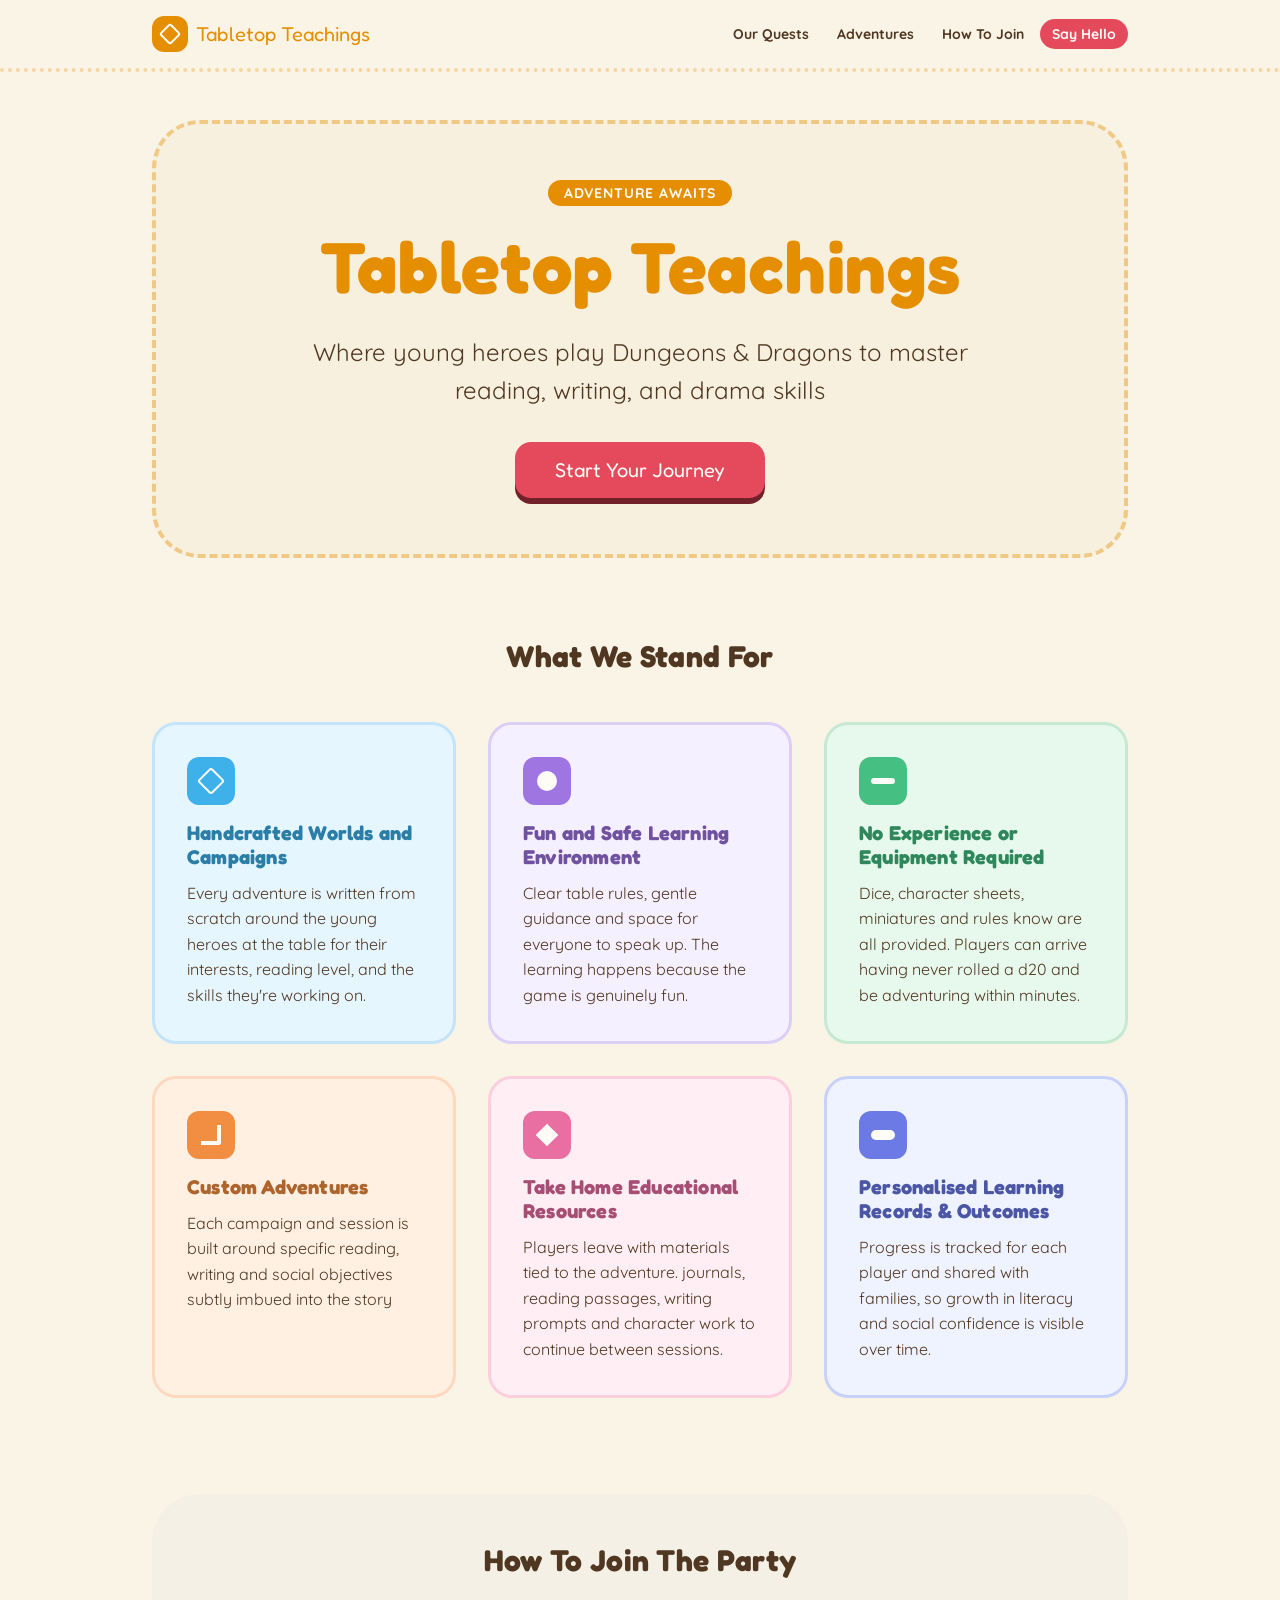
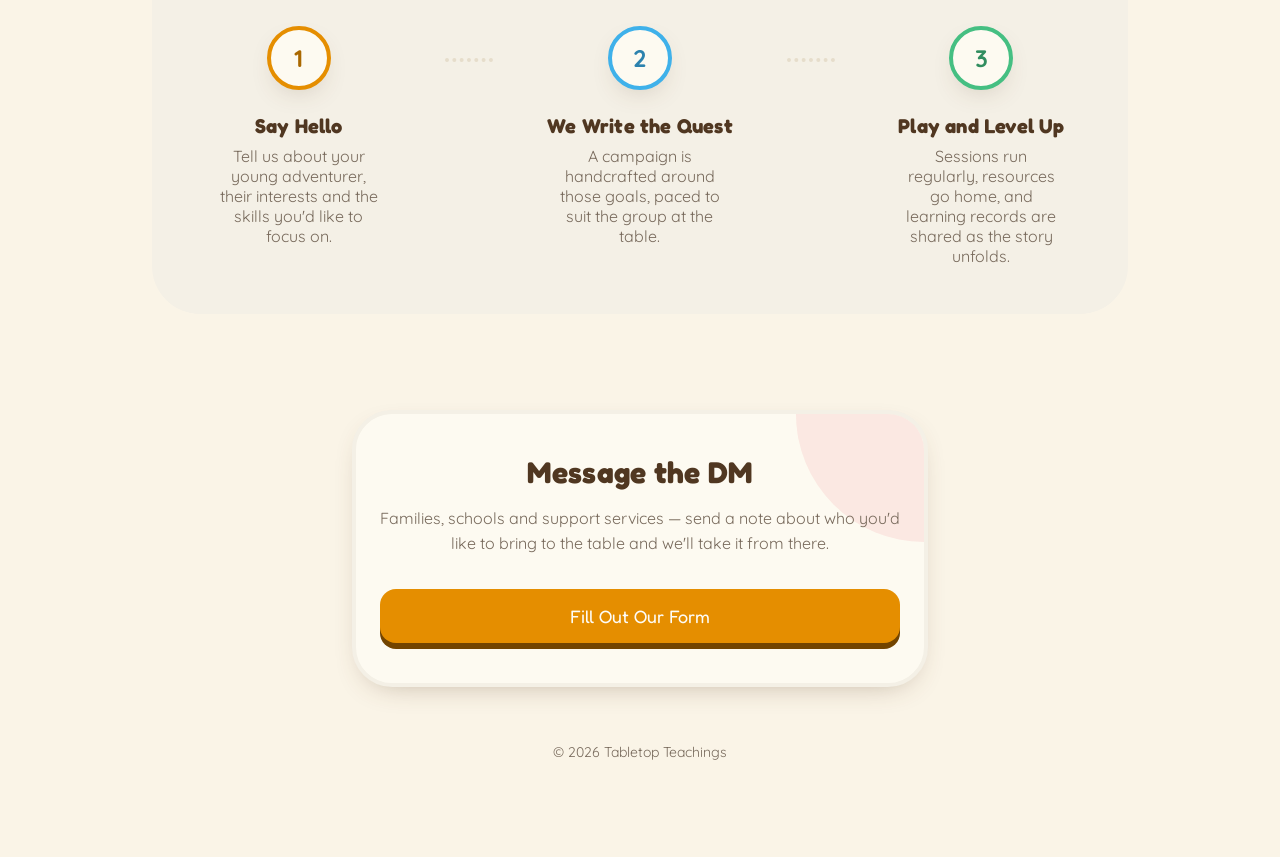
==== index.html @ 7202ab19 "Add files via upload" ====
<!doctype html>
<html lang="en">
<head>
  <meta charset="utf-8" />
  <meta name="viewport" content="width=device-width, initial-scale=1" />
  <title>Tabletop Teachings | D&amp;D Adventures That Teach Kids Reading &amp; Writing</title>
  <meta name="author" content="Tabletop Teachings" />
  <meta name="description" content="Tabletop Teachings runs handcrafted Dungeons & Dragons sessions for kids that build reading, writing and social skills. No experience or equipment needed." />
  <meta property="og:type" content="website" />
  <meta property="og:title" content="Tabletop Teachings | D&D Adventures That Teach" />
  <meta property="og:description" content="Handcrafted campaigns for young adventurers, with structured learning goals, take-home resources and personalised learning records." />
  <meta name="twitter:card" content="summary_large_image" />
  <link rel="icon" href="/favicon.ico" type="image/x-icon" />
  <link rel="preconnect" href="https://fonts.googleapis.com" />
  <link rel="preconnect" href="https://fonts.gstatic.com" crossorigin />
  <link rel="stylesheet" href="https://fonts.googleapis.com/css2?family=Fredoka:wght@400;500;600;700&family=Quicksand:wght@400;500;600;700&display=swap" />
  <link rel="stylesheet" href="/css/style.css" />
</head>
<body>
  <div class="min-h-screen">
    <nav class="site-nav">
      <div class="container" style="padding-block: 1rem;">
        <a href="/#top" class="brand">
          <span class="brand-mark" aria-hidden="true"><span></span></span>
          <span class="brand-name">Tabletop Teachings</span>
        </a>
        <div class="nav-links">
          <a href="/#tenets">Our Quests</a>
          <a href="/adventures/">Adventures</a>
          <a href="/#join">How To Join</a>
          <a href="/#contact" class="nav-cta">Say Hello</a>
        </div>
      </div>
    </nav>

    <div class="container">
      <header id="top" class="hero">
        <span class="eyebrow">Adventure Awaits</span>
        <h1>Tabletop Teachings</h1>
        <p>Where young heroes play Dungeons &amp; Dragons to master reading, writing, and drama skills</p>
        <a href="#contact" class="btn btn-accent">Start Your Journey</a>
      </header>

      <main>
        <section id="tenets" class="section">
          <h2 class="section-title">What We Stand For</h2>
          <div class="tenets-grid">
            <article class="tenet-card tone-quest-1">
              <div class="tenet-icon" style="background-color: var(--quest-1);"><span class="shape-diamond" aria-hidden="true"></span></div>
              <h3 style="color: color-mix(in oklab, var(--quest-1) 78%, black);">Handcrafted Worlds and Campaigns</h3>
              <p>Every adventure is written from scratch around the young heroes at the table for their interests, reading level, and the skills they're working on.</p>
            </article>
            <article class="tenet-card tone-quest-2">
              <div class="tenet-icon" style="background-color: var(--quest-2);"><span class="shape-circle" aria-hidden="true"></span></div>
              <h3 style="color: color-mix(in oklab, var(--quest-2) 78%, black);">Fun and Safe Learning Environment</h3>
              <p>Clear table rules, gentle guidance and space for everyone to speak up. The learning happens because the game is genuinely fun.</p>
            </article>
            <article class="tenet-card tone-quest-3">
              <div class="tenet-icon" style="background-color: var(--quest-3);"><span class="shape-bar" aria-hidden="true"></span></div>
              <h3 style="color: color-mix(in oklab, var(--quest-3) 78%, black);">No Experience or Equipment Required</h3>
              <p>Dice, character sheets, miniatures and rules know are all provided. Players can arrive having never rolled a d20 and be adventuring within minutes.</p>
            </article>
            <article class="tenet-card tone-quest-4">
              <div class="tenet-icon" style="background-color: var(--quest-4);"><span class="shape-corner" aria-hidden="true"></span></div>
              <h3 style="color: color-mix(in oklab, var(--quest-4) 78%, black);">Custom Adventures</h3>
              <p>Each campaign and session is built around specific reading, writing and social objectives subtly imbued into the story</p>
            </article>
            <article class="tenet-card tone-quest-5">
              <div class="tenet-icon" style="background-color: var(--quest-5);"><span class="shape-spark" aria-hidden="true"></span></div>
              <h3 style="color: color-mix(in oklab, var(--quest-5) 78%, black);">Take Home Educational Resources</h3>
              <p>Players leave with materials tied to the adventure. journals, reading passages, writing prompts and character work to continue between sessions.</p>
            </article>
            <article class="tenet-card tone-quest-6">
              <div class="tenet-icon" style="background-color: var(--quest-6);"><span class="shape-pill" aria-hidden="true"></span></div>
              <h3 style="color: color-mix(in oklab, var(--quest-6) 78%, black);">Personalised Learning Records &amp; Outcomes</h3>
              <p>Progress is tracked for each player and shared with families, so growth in literacy and social confidence is visible over time.</p>
            </article>
          </div>
        </section>

        <section id="join" class="section join-section">
          <h2 class="section-title">How To Join The Party</h2>
          <ol class="steps">
            <li class="step-item">
              <div class="step">
                <span class="step-badge" style="border-color: var(--primary); color: color-mix(in oklab, var(--primary) 80%, black);">1</span>
                <h3>Say Hello</h3>
                <p>Tell us about your young adventurer, their interests and the skills you'd like to focus on.</p>
              </div>
            </li>
            <li class="step-item">
              <span class="step-connector" aria-hidden="true"></span>
              <div class="step">
                <span class="step-badge" style="border-color: var(--quest-1); color: color-mix(in oklab, var(--quest-1) 80%, black);">2</span>
                <h3>We Write the Quest</h3>
                <p>A campaign is handcrafted around those goals, paced to suit the group at the table.</p>
              </div>
            </li>
            <li class="step-item">
              <span class="step-connector" aria-hidden="true"></span>
              <div class="step">
                <span class="step-badge" style="border-color: var(--quest-3); color: color-mix(in oklab, var(--quest-3) 80%, black);">3</span>
                <h3>Play and Level Up</h3>
                <p>Sessions run regularly, resources go home, and learning records are shared as the story unfolds.</p>
              </div>
            </li>
          </ol>
        </section>

        <section id="contact" class="section" style="scroll-margin-top: 6rem; margin-bottom: 0;">
          <div class="contact-card">
            <h2>Message the DM</h2>
            <p>Families, schools and support services — send a note about who you'd like to bring to the table and we'll take it from there.</p>
            <a href="https://forms.gle/FaDSAM434s5T8QVz7" target="_blank" rel="noopener noreferrer" class="btn btn-primary">Fill Out Our Form</a>
          </div>
        </section>
      </main>

      <footer class="site-footer">
        © <span id="year"></span> Tabletop Teachings
      </footer>
    </div>
  </div>

  <script>document.getElementById("year").textContent = new Date().getFullYear();</script>
</body>
</html>
---- css/style.css ----
/* ==========================================================================
   Tabletop Teachings — stylesheet
   Plain CSS, no build step. Organised in sections:
   1. Design tokens (colours, fonts)
   2. Reset / base
   3. Layout helpers
   4. Components (nav, buttons, cards, hero, steps, footer)
   5. Adventures page (campaign switcher, tabs, timeline, objectives)
   6. Responsive tweaks
   ========================================================================== */

/* ---- 1. Design tokens ---------------------------------------------------- */
:root {
  --radius-sm: 0.75rem;
  --radius-md: 1rem;
  --radius-lg: 1.5rem;
  --radius-xl: 2.5rem;
  --radius-2xl: 3rem;

  --background: oklch(0.968 0.018 85);
  --foreground: oklch(0.245 0.032 60);
  --card: oklch(0.985 0.012 88);
  --primary: oklch(0.72 0.16 68);
  --primary-foreground: oklch(0.99 0.006 90);
  --secondary: oklch(0.955 0.024 88);
  --secondary-foreground: oklch(0.36 0.05 62);
  --muted: oklch(0.955 0.014 90);
  --muted-foreground: oklch(0.53 0.028 70);
  --accent: oklch(0.63 0.19 18);
  --accent-foreground: oklch(0.99 0.006 90);
  --border: oklch(0.9 0.026 84);

  /* Quest tones: bold icon colour + soft card wash for each */
  --quest-1: oklch(0.72 0.13 235);
  --quest-1-soft: oklch(0.965 0.022 235);
  --quest-2: oklch(0.65 0.16 300);
  --quest-2-soft: oklch(0.965 0.022 300);
  --quest-3: oklch(0.72 0.14 158);
  --quest-3-soft: oklch(0.965 0.024 158);
  --quest-4: oklch(0.74 0.15 55);
  --quest-4-soft: oklch(0.965 0.026 62);
  --quest-5: oklch(0.7 0.16 355);
  --quest-5-soft: oklch(0.965 0.02 355);
  --quest-6: oklch(0.62 0.16 275);
  --quest-6-soft: oklch(0.965 0.022 275);

  --font-display: "Fredoka", system-ui, sans-serif;
  --font-body: "Quicksand", system-ui, sans-serif;
  --shadow-parchment: 0 10px 30px -16px color-mix(in oklab, oklch(0.4 0.06 60) 45%, transparent);
}

/* ---- 2. Reset / base ------------------------------------------------------ */
*, *::before, *::after { box-sizing: border-box; }
html { scroll-behavior: smooth; }
@media (prefers-reduced-motion: reduce) {
  html { scroll-behavior: auto; }
}
body {
  margin: 0;
  background-color: var(--background);
  color: var(--foreground);
  font-family: var(--font-body);
  -webkit-font-smoothing: antialiased;
}
h1, h2, h3 {
  font-family: var(--font-display);
  letter-spacing: 0.01em;
  margin: 0;
}
p { margin: 0; }
a { color: inherit; text-decoration: none; }
button { font: inherit; color: inherit; background: none; border: 0; cursor: pointer; }
img { max-width: 100%; display: block; }

/* ---- 3. Layout helpers ---------------------------------------------------- */
.container {
  width: 100%;
  max-width: 64rem; /* 1024px */
  margin-inline: auto;
  padding: 3rem 1.5rem;
}
.site-nav .container { padding-block: 0; }
.min-h-screen { min-height: 100vh; }
.eyebrow {
  display: inline-block;
  margin-bottom: 1.25rem;
  border-radius: 9999px;
  background: var(--primary);
  color: var(--primary-foreground);
  padding: 0.25rem 1rem;
  font-size: 0.875rem;
  font-weight: 700;
  text-transform: uppercase;
  letter-spacing: 0.06em;
}

/* ---- 4. Nav ---------------------------------------------------------------- */
.site-nav {
  position: sticky;
  top: 0;
  z-index: 50;
  border-bottom: 4px dotted color-mix(in oklab, var(--primary) 30%, transparent);
  background: color-mix(in oklab, var(--background) 90%, transparent);
  backdrop-filter: blur(6px);
}
.site-nav .container {
  display: flex;
  align-items: center;
  justify-content: space-between;
  flex-wrap: wrap;
  gap: 0.75rem;
  padding-block: 1rem;
}
.brand {
  display: flex;
  align-items: center;
  gap: 0.5rem;
}
.brand-mark {
  display: flex;
  align-items: center;
  justify-content: center;
  width: 2.25rem;
  height: 2.25rem;
  border-radius: 0.75rem;
  background: var(--primary);
}
.brand-mark span {
  width: 1rem;
  height: 1rem;
  transform: rotate(45deg);
  border-radius: 3px;
  border: 2px solid var(--primary-foreground);
}
.brand-name {
  font-family: var(--font-display);
  font-size: 1.25rem;
  color: var(--primary);
}
.nav-links {
  display: flex;
  align-items: center;
  gap: 0.25rem;
  font-size: 0.875rem;
  font-weight: 700;
  color: var(--secondary-foreground);
}
.nav-links a {
  border-radius: 9999px;
  padding: 0.375rem 0.75rem;
  transition: background-color 0.15s ease;
}
.nav-links a:hover,
.nav-links a[aria-current="page"] {
  background: var(--muted);
}
.nav-cta {
  border-radius: 9999px;
  background: var(--accent);
  color: var(--accent-foreground) !important;
  padding: 0.375rem 1rem;
  transition: transform 0.1s ease;
}
.nav-cta:active { transform: translateY(2px); }

/* ---- Buttons --------------------------------------------------------------- */
.btn {
  display: inline-block;
  cursor: pointer;
  border-radius: 1rem;
  padding: 1rem 2.5rem;
  font-family: var(--font-display);
  font-size: 1.25rem;
  transition: all 0.1s ease;
}
.btn-accent {
  background: var(--accent);
  color: var(--accent-foreground);
  box-shadow: 0 6px 0 0 color-mix(in oklab, var(--accent) 60%, black);
}
.btn-accent:active {
  transform: translateY(4px);
  box-shadow: none;
}
.btn-primary {
  display: block;
  width: 100%;
  background: var(--primary);
  color: var(--primary-foreground);
  font-size: 1.125rem;
  box-shadow: 0 6px 0 0 color-mix(in oklab, var(--primary) 60%, black);
}
.btn-primary:active {
  transform: translateY(4px);
  box-shadow: none;
}

/* ---- Hero -------------------------------------------------------------- */
.hero {
  margin-bottom: 5rem;
  border-radius: var(--radius-2xl);
  border: 4px dashed color-mix(in oklab, var(--primary) 40%, transparent);
  background: var(--secondary);
  padding: 2.5rem 1.5rem;
  text-align: center;
}
.hero h1 {
  margin-bottom: 1.5rem;
  font-size: 3rem;
  line-height: 1.15;
  color: var(--primary);
}
.hero p {
  margin-inline: auto;
  margin-bottom: 2rem;
  max-width: 42rem;
  font-size: 1.25rem;
  line-height: 1.6;
  color: var(--secondary-foreground);
}

/* ---- Section headings ---------------------------------------------------- */
.section { margin-bottom: 6rem; scroll-margin-top: 6rem; }
.section-title {
  margin-bottom: 3rem;
  text-align: center;
  font-size: 1.875rem;
  color: var(--secondary-foreground);
}

/* ---- Tenets / quest cards -------------------------------------------------- */
.tenets-grid {
  display: grid;
  grid-template-columns: 1fr;
  gap: 2rem;
}
.tenet-card {
  border-radius: var(--radius-lg);
  border: 3px solid;
  padding: 2rem;
  transition: transform 0.15s ease;
}
.tenet-card:nth-child(odd):hover { transform: rotate(1deg); }
.tenet-card:nth-child(even):hover { transform: rotate(-1deg); }
.tenet-icon {
  display: flex;
  align-items: center;
  justify-content: center;
  width: 3rem;
  height: 3rem;
  margin-bottom: 1rem;
  border-radius: 0.75rem;
}
.tenet-card h3 {
  margin-bottom: 0.75rem;
  font-size: 1.25rem;
}
.tenet-card p {
  line-height: 1.6;
  color: var(--secondary-foreground);
}

/* shape marks used inside tenet icons */
.shape-diamond { width: 1.25rem; height: 1.25rem; transform: rotate(45deg); border-radius: 3px; border: 2px solid var(--primary-foreground); }
.shape-circle  { width: 1.25rem; height: 1.25rem; border-radius: 9999px; background: var(--primary-foreground); }
.shape-bar     { width: 1.5rem; height: 0.375rem; border-radius: 9999px; background: var(--primary-foreground); }
.shape-corner  { width: 1.25rem; height: 1.25rem; border-bottom: 4px solid var(--primary-foreground); border-right: 4px solid var(--primary-foreground); border-radius: 0 0 3px 0; }
.shape-spark   { width: 1rem; height: 1rem; transform: rotate(45deg); background: var(--primary-foreground); }
.shape-pill    { width: 1.5rem; height: 0.625rem; border-radius: 9999px; background: var(--primary-foreground); }

/* Soft tone card background — used on tenet cards, campaign switcher
   cards, and character cards. Solid tone fills, tinted headings and
   skill tags are set inline per-element since they vary by context. */
.tone-quest-1 { background: var(--quest-1-soft); border-color: color-mix(in oklab, var(--quest-1) 35%, white); }
.tone-quest-2 { background: var(--quest-2-soft); border-color: color-mix(in oklab, var(--quest-2) 35%, white); }
.tone-quest-3 { background: var(--quest-3-soft); border-color: color-mix(in oklab, var(--quest-3) 35%, white); }
.tone-quest-4 { background: var(--quest-4-soft); border-color: color-mix(in oklab, var(--quest-4) 35%, white); }
.tone-quest-5 { background: var(--quest-5-soft); border-color: color-mix(in oklab, var(--quest-5) 35%, white); }
.tone-quest-6 { background: var(--quest-6-soft); border-color: color-mix(in oklab, var(--quest-6) 35%, white); }

/* ---- How to join / steps -------------------------------------------------- */
.join-section {
  border-radius: var(--radius-2xl);
  background: var(--muted);
  padding: 2.5rem 1.5rem;
}
.steps {
  list-style: none;
  margin: 0;
  padding: 0;
  display: flex;
  flex-direction: column;
  align-items: center;
  gap: 3rem;
}
.step-item { display: contents; }
.step { flex: 1; text-align: center; max-width: 18rem; }
.step-badge {
  display: flex;
  align-items: center;
  justify-content: center;
  width: 4rem;
  height: 4rem;
  margin: 0 auto 1.5rem;
  border-radius: 9999px;
  border: 4px solid;
  background: var(--card);
  font-size: 1.5rem;
  font-weight: 700;
  box-shadow: var(--shadow-parchment);
}
.step h3 { margin-bottom: 0.5rem; font-size: 1.25rem; color: var(--secondary-foreground); }
.step p { padding-inline: 1rem; color: var(--muted-foreground); }
.step-connector {
  display: none;
  width: 3rem;
  height: 1px;
  border-top: 4px dotted var(--border);
}

/* ---- Contact card -------------------------------------------------------- */
.contact-card {
  position: relative;
  overflow: hidden;
  max-width: 36rem;
  margin-inline: auto;
  border-radius: var(--radius-xl);
  border: 4px solid var(--muted);
  background: var(--card);
  padding: 2.5rem 1.5rem;
  text-align: center;
  box-shadow: var(--shadow-parchment);
}
.contact-card::before {
  content: "";
  position: absolute;
  top: 0;
  right: 0;
  width: 8rem;
  height: 8rem;
  border-radius: 0 0 0 9999px;
  background: color-mix(in oklab, var(--accent) 10%, transparent);
}
.contact-card h2 {
  position: relative;
  margin-bottom: 1rem;
  font-size: 1.875rem;
  color: var(--secondary-foreground);
}
.contact-card p {
  position: relative;
  margin-bottom: 2rem;
  line-height: 1.6;
  color: var(--muted-foreground);
}

/* ---- Footer -------------------------------------------------------------- */
.site-footer {
  padding-top: 3.5rem;
  padding-bottom: 3rem;
  text-align: center;
  font-size: 0.875rem;
  color: var(--muted-foreground);
}

/* ==========================================================================
   5. Adventures page
   ========================================================================== */
.quest-board-header {
  margin-bottom: 2.5rem;
  border-radius: var(--radius-2xl);
  border: 4px dashed color-mix(in oklab, var(--primary) 40%, transparent);
  background: var(--secondary);
  padding: 2.5rem 1.5rem;
  text-align: center;
}
.quest-board-header h1 {
  margin-bottom: 1rem;
  font-size: 2.25rem;
  color: var(--primary);
}
.quest-board-header p {
  margin-inline: auto;
  max-width: 42rem;
  font-size: 1.125rem;
  line-height: 1.6;
  color: var(--secondary-foreground);
}

.campaign-switcher {
  display: grid;
  grid-template-columns: 1fr;
  gap: 1.25rem;
  margin-bottom: 2.5rem;
}
.campaign-card {
  border-radius: var(--radius-lg);
  border: 3px solid;
  padding: 1.5rem;
  text-align: left;
  transition: transform 0.15s ease;
  width: 100%;
}
.campaign-card:hover { transform: translateY(-4px); }
.campaign-card.is-active { transform: translateY(-4px); }
.campaign-tag {
  display: inline-block;
  margin-bottom: 0.75rem;
  border-radius: 9999px;
  padding: 0.25rem 0.75rem;
  font-size: 0.75rem;
  font-weight: 700;
  text-transform: uppercase;
  letter-spacing: 0.04em;
  color: var(--primary-foreground);
}
.campaign-card h2 { margin-bottom: 0.25rem; font-size: 1.25rem; }
.campaign-card p { font-size: 0.875rem; color: var(--secondary-foreground); }

.campaign-panel {
  border-radius: var(--radius-xl);
  border: 4px solid;
  background: var(--card);
  padding: 2rem 1.5rem;
  box-shadow: var(--shadow-parchment);
}
.campaign-eyebrow {
  margin-bottom: 0.5rem;
  font-size: 0.875rem;
  font-weight: 700;
  text-transform: uppercase;
  letter-spacing: 0.04em;
  color: var(--muted-foreground);
}
.campaign-panel h2 { margin-bottom: 0.75rem; font-size: 1.875rem; }
.campaign-blurb {
  margin-bottom: 2rem;
  max-width: 48rem;
  line-height: 1.6;
  color: var(--secondary-foreground);
}

.tab-list {
  display: flex;
  flex-wrap: wrap;
  gap: 0.5rem;
  margin-bottom: 2rem;
}
.tab-btn {
  border-radius: 9999px;
  padding: 0.5rem 1rem;
  font-size: 0.875rem;
  font-weight: 700;
  background: var(--muted);
  color: var(--secondary-foreground);
  transition: background-color 0.15s ease;
}
.tab-btn:hover { background: var(--secondary); }
.tab-btn.is-active { color: var(--primary-foreground); }

.tab-panel { display: none; }
.tab-panel.is-active { display: block; }

/* World log timeline */
.timeline {
  list-style: none;
  margin: 0;
  padding: 0;
  padding-left: 1.5rem;
  border-left: 4px dotted var(--border);
  display: flex;
  flex-direction: column;
  gap: 1.5rem;
}
.timeline li { position: relative; }
.timeline li::before {
  content: "";
  position: absolute;
  left: -1.85rem;
  top: 0.25rem;
  width: 1rem;
  height: 1rem;
  border-radius: 9999px;
  border: 4px solid var(--card);
  background: var(--border);
}
.timeline li.is-latest::before { background: var(--current-tone, var(--primary)); }
.timeline-session {
  margin-bottom: 0.125rem;
  font-size: 0.75rem;
  font-weight: 700;
  text-transform: uppercase;
  letter-spacing: 0.04em;
  color: var(--muted-foreground);
}
.timeline li h3 { font-size: 1.125rem; color: var(--secondary-foreground); }
.timeline li p { line-height: 1.6; color: var(--muted-foreground); }

/* Characters grid */
.characters-grid {
  display: grid;
  grid-template-columns: 1fr;
  gap: 1.25rem;
}
.character-card {
  border-radius: var(--radius-md);
  border: 3px solid;
  padding: 1.25rem;
}
.character-card h3 { font-size: 1.125rem; color: var(--secondary-foreground); }
.character-role {
  margin-bottom: 0.5rem;
  font-size: 0.875rem;
  font-weight: 700;
  color: var(--muted-foreground);
}
.character-note {
  font-size: 0.875rem;
  line-height: 1.6;
  color: var(--secondary-foreground);
}

/* Learning objectives */
.progress-header {
  display: flex;
  align-items: baseline;
  justify-content: space-between;
  margin-bottom: 0.5rem;
}
.progress-header p { font-family: var(--font-display); font-size: 1.125rem; color: var(--secondary-foreground); }
.progress-pct { font-size: 0.875rem; font-weight: 700; color: var(--muted-foreground); }
.progress-track {
  overflow: hidden;
  width: 100%;
  height: 1rem;
  margin-bottom: 1.5rem;
  border-radius: 9999px;
  background: var(--muted);
}
.progress-fill {
  height: 100%;
  border-radius: 9999px;
  background: var(--current-tone, var(--primary));
  transition: width 0.3s ease;
}
.objectives-list {
  list-style: none;
  margin: 0 0 1.5rem;
  padding: 0;
  display: flex;
  flex-direction: column;
  gap: 0.75rem;
}
.objective {
  display: flex;
  align-items: center;
  gap: 0.75rem;
  border-radius: var(--radius-md);
  border: 2px dashed var(--border);
  padding: 1rem;
}
.objective.is-done {
  border-color: transparent;
  background: var(--muted);
}
.objective-check {
  display: flex;
  align-items: center;
  justify-content: center;
  flex-shrink: 0;
  width: 1.75rem;
  height: 1.75rem;
  border-radius: 0.5rem;
  border: 2px solid;
  font-size: 0.875rem;
  font-weight: 700;
  color: var(--primary-foreground);
}
.objective-label { flex: 1; color: var(--secondary-foreground); }
.skill-tag {
  border-radius: 9999px;
  padding: 0.25rem 0.75rem;
  font-size: 0.75rem;
  font-weight: 700;
  color: var(--primary-foreground);
}
.objectives-note { font-size: 0.875rem; color: var(--muted-foreground); }

/* ==========================================================================
   6. Responsive
   ========================================================================== */
@media (min-width: 768px) {
  .hero { padding: 3.5rem; }
  .hero h1 { font-size: 4.5rem; }
  .hero p { font-size: 1.5rem; }
  .tenets-grid { grid-template-columns: repeat(2, 1fr); }
  .steps { flex-direction: row; align-items: flex-start; justify-content: space-around; }
  .step-connector { display: block; margin-top: 2rem; }
  .campaign-switcher { grid-template-columns: repeat(3, 1fr); }
  .characters-grid { grid-template-columns: repeat(2, 1fr); }
  .join-section, .campaign-panel, .quest-board-header { padding: 3rem; }
}
@media (min-width: 1024px) {
  .tenets-grid { grid-template-columns: repeat(3, 1fr); }
}
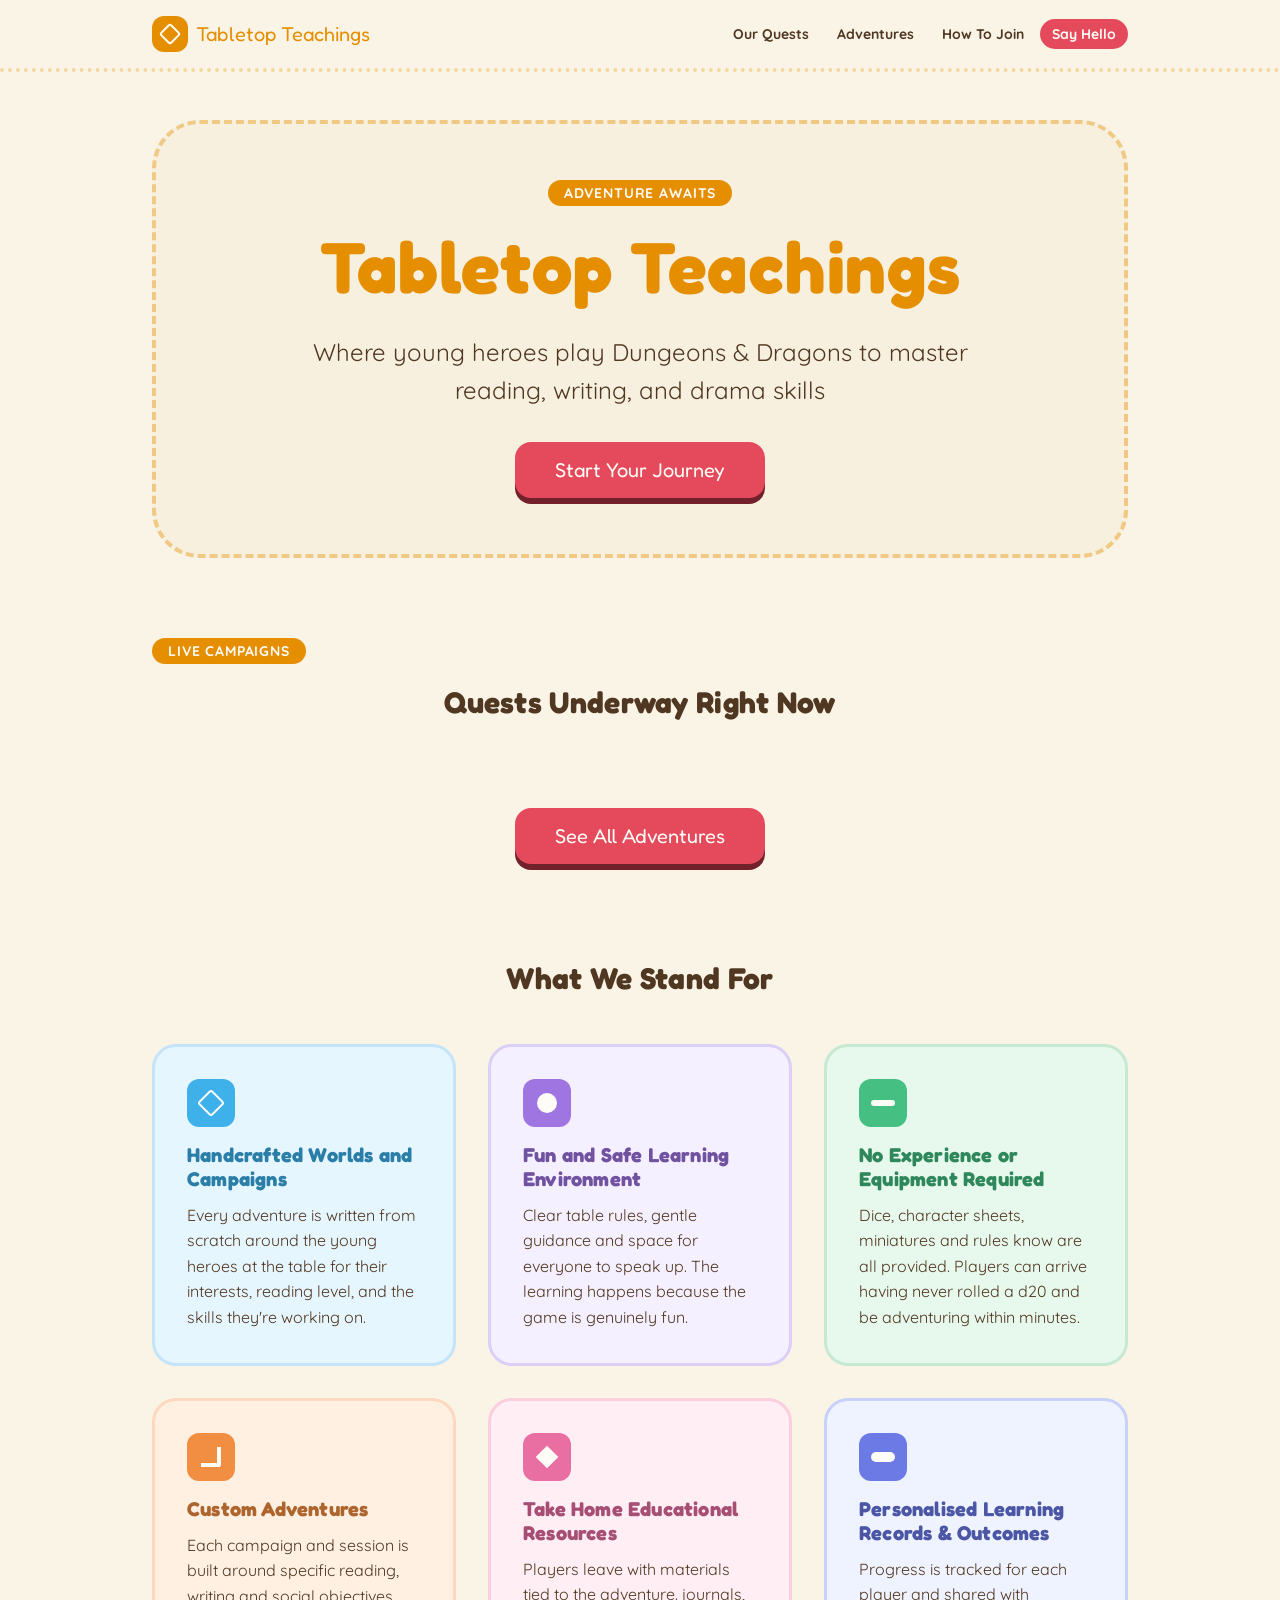
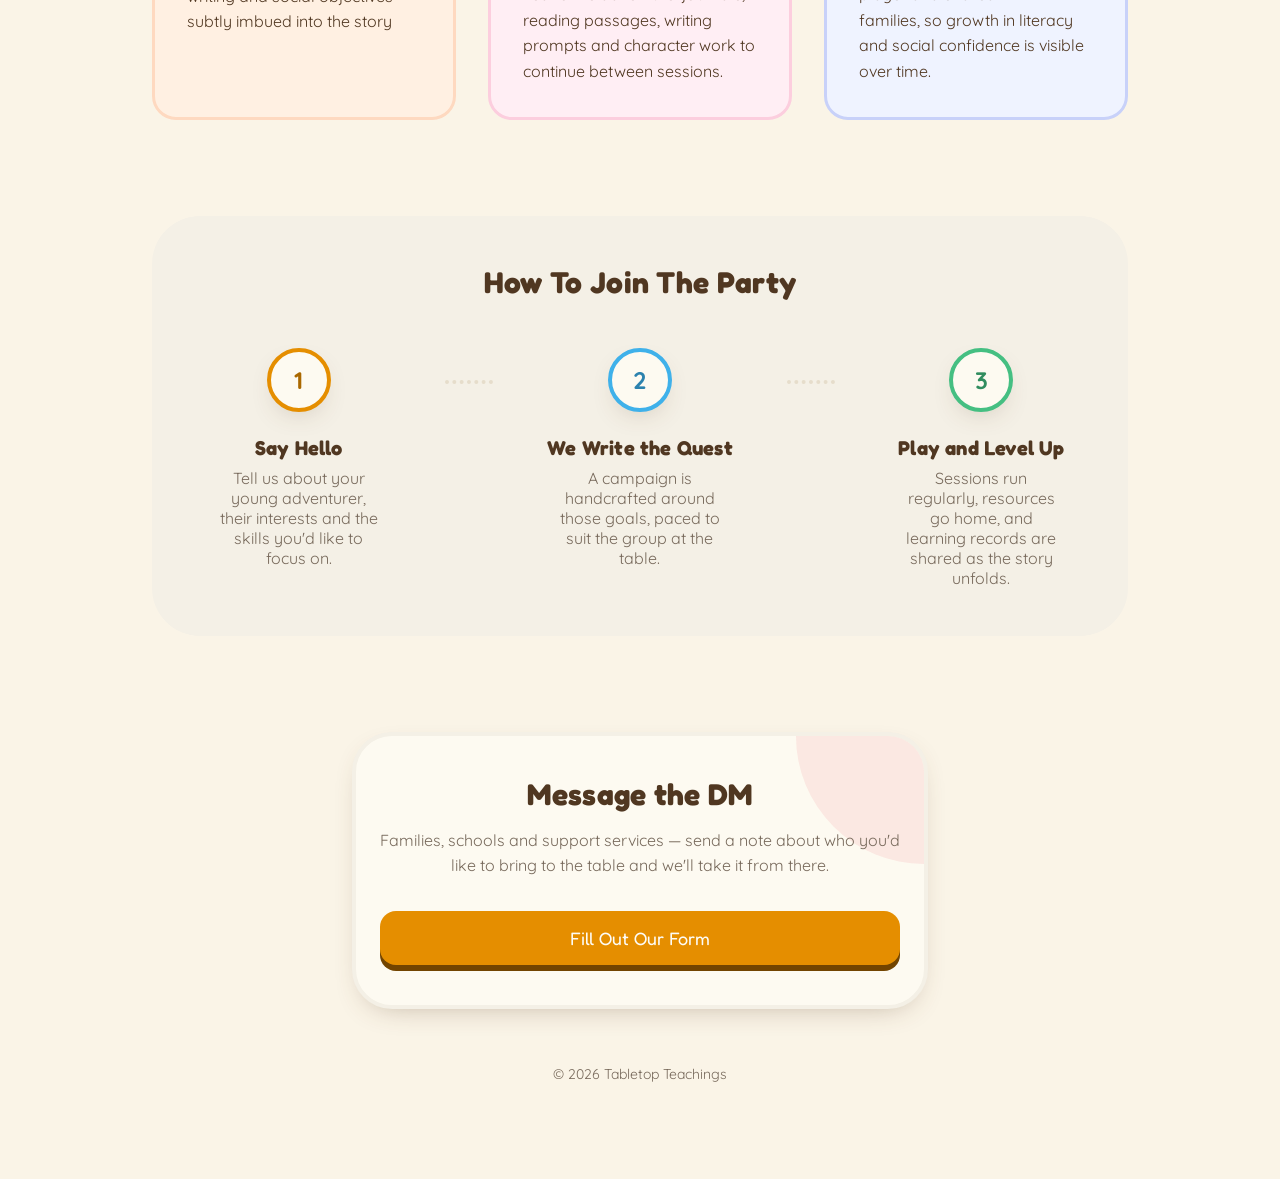
==== commit 10e7b30b: "Add files via upload" ====
--- a/index.html
+++ b/index.html
@@ -10,25 +10,25 @@
   <meta property="og:title" content="Tabletop Teachings | D&D Adventures That Teach" />
   <meta property="og:description" content="Handcrafted campaigns for young adventurers, with structured learning goals, take-home resources and personalised learning records." />
   <meta name="twitter:card" content="summary_large_image" />
-  <link rel="icon" href="/favicon.ico" type="image/x-icon" />
+  <link rel="icon" href="favicon.ico" type="image/x-icon" />
   <link rel="preconnect" href="https://fonts.googleapis.com" />
   <link rel="preconnect" href="https://fonts.gstatic.com" crossorigin />
   <link rel="stylesheet" href="https://fonts.googleapis.com/css2?family=Fredoka:wght@400;500;600;700&family=Quicksand:wght@400;500;600;700&display=swap" />
-  <link rel="stylesheet" href="/css/style.css" />
+  <link rel="stylesheet" href="css/style.css" />
 </head>
 <body>
   <div class="min-h-screen">
     <nav class="site-nav">
       <div class="container" style="padding-block: 1rem;">
-        <a href="/#top" class="brand">
+        <a href="#top" class="brand">
           <span class="brand-mark" aria-hidden="true"><span></span></span>
           <span class="brand-name">Tabletop Teachings</span>
         </a>
         <div class="nav-links">
-          <a href="/#tenets">Our Quests</a>
-          <a href="/adventures/">Adventures</a>
-          <a href="/#join">How To Join</a>
-          <a href="/#contact" class="nav-cta">Say Hello</a>
+          <a href="#tenets">Our Quests</a>
+          <a href="adventures/">Adventures</a>
+          <a href="#join">How To Join</a>
+          <a href="#contact" class="nav-cta">Say Hello</a>
         </div>
       </div>
     </nav>
@@ -42,6 +42,15 @@
       </header>
 
       <main>
+        <section id="quests" class="section">
+          <span class="eyebrow">Live Campaigns</span>
+          <h2 class="section-title">Quests Underway Right Now</h2>
+          <div class="campaign-switcher" id="home-quests-grid"></div>
+          <div style="text-align: center; margin-top: 2.5rem;">
+            <a href="adventures/" class="btn btn-accent">See All Adventures</a>
+          </div>
+        </section>
+
         <section id="tenets" class="section">
           <h2 class="section-title">What We Stand For</h2>
           <div class="tenets-grid">
@@ -123,5 +132,7 @@
   </div>
 
   <script>document.getElementById("year").textContent = new Date().getFullYear();</script>
+  <script src="js/adventures-data.js"></script>
+  <script src="js/home-quests.js"></script>
 </body>
 </html>
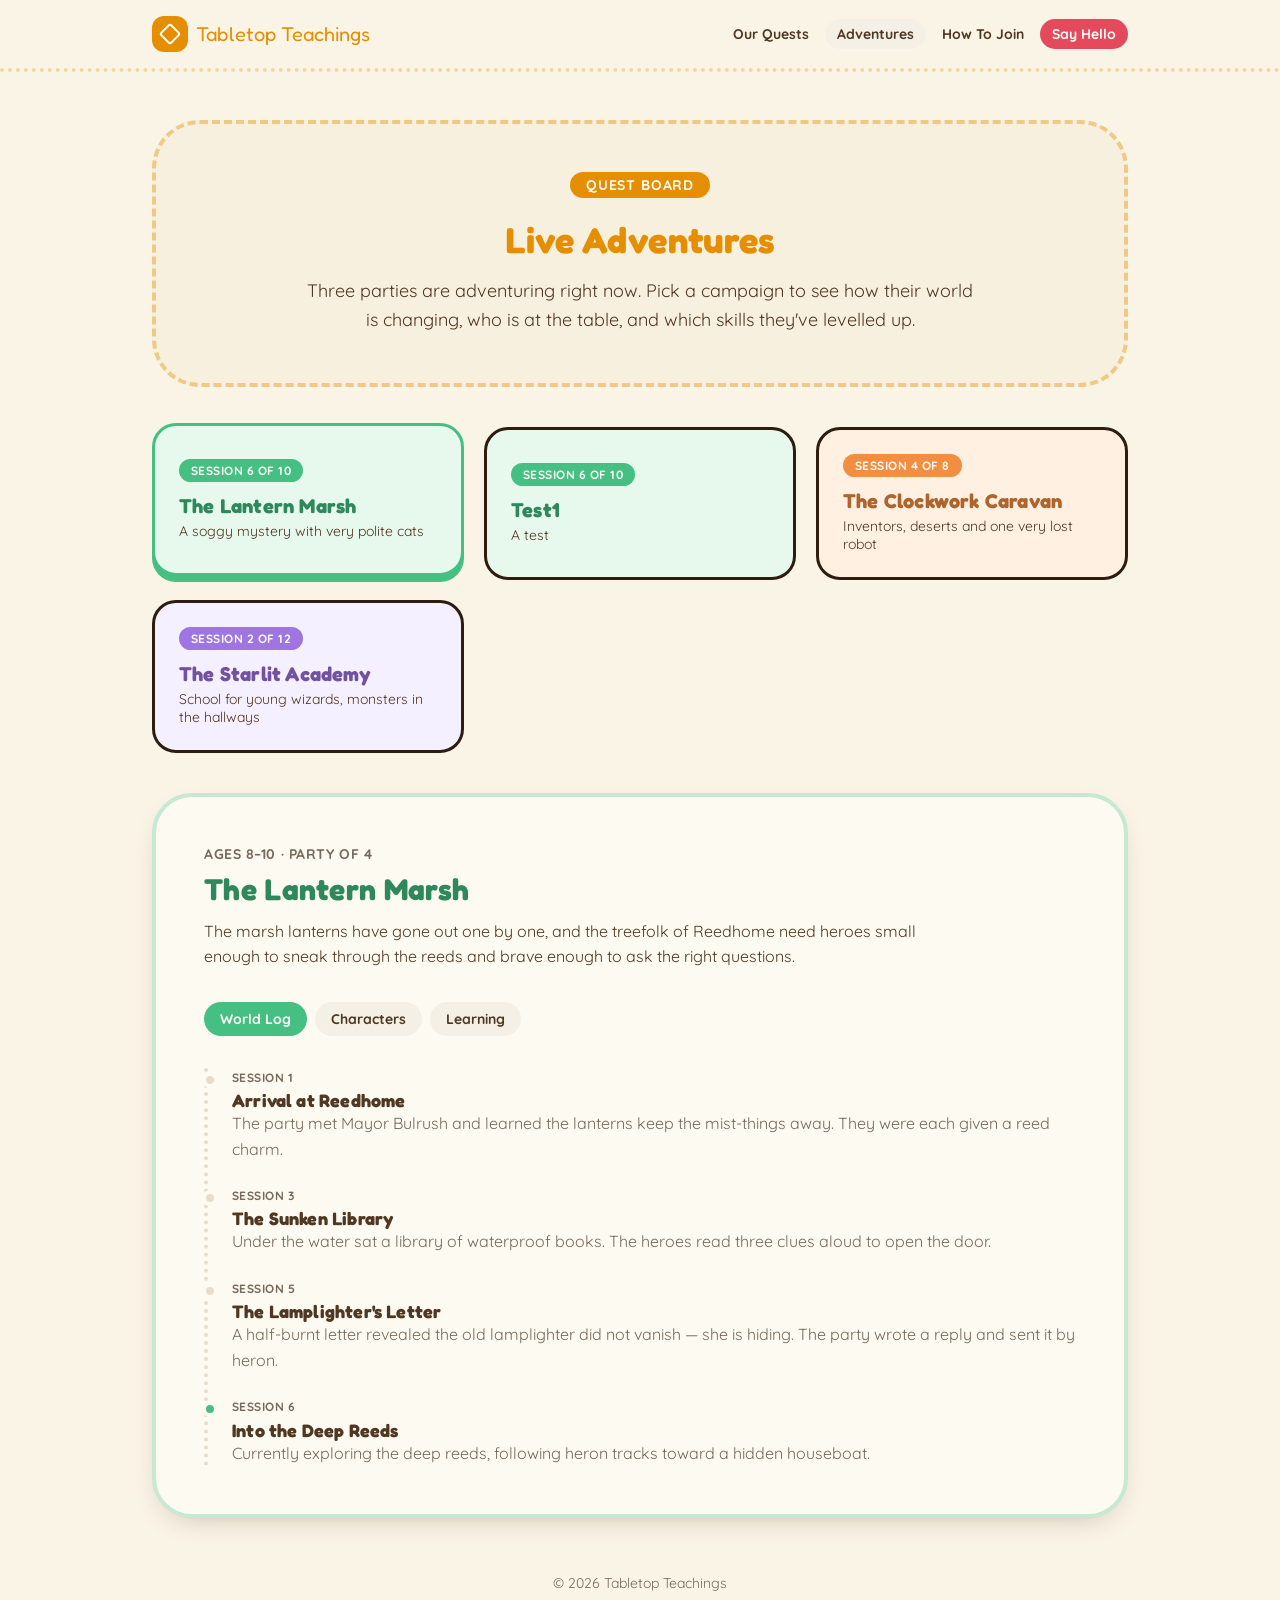
==== commit e8831df9: "Add files via upload" ====
--- a/index.html
+++ b/index.html
@@ -3,126 +3,48 @@
 <head>
   <meta charset="utf-8" />
   <meta name="viewport" content="width=device-width, initial-scale=1" />
-  <title>Tabletop Teachings | D&amp;D Adventures That Teach Kids Reading &amp; Writing</title>
+  <title>Live Adventures | Tabletop Teachings</title>
   <meta name="author" content="Tabletop Teachings" />
-  <meta name="description" content="Tabletop Teachings runs handcrafted Dungeons & Dragons sessions for kids that build reading, writing and social skills. No experience or equipment needed." />
+  <meta name="description" content="Follow the three D&D campaigns Tabletop Teachings is running right now — the worlds, the characters and the reading, writing and social goals each party has completed." />
   <meta property="og:type" content="website" />
-  <meta property="og:title" content="Tabletop Teachings | D&D Adventures That Teach" />
-  <meta property="og:description" content="Handcrafted campaigns for young adventurers, with structured learning goals, take-home resources and personalised learning records." />
+  <meta property="og:title" content="Live Adventures | Tabletop Teachings" />
+  <meta property="og:description" content="An interactive log of our current campaigns: world events, player characters and learning objectives completed." />
   <meta name="twitter:card" content="summary_large_image" />
-  <link rel="icon" href="favicon.ico" type="image/x-icon" />
+  <link rel="icon" href="../favicon.ico" type="image/x-icon" />
   <link rel="preconnect" href="https://fonts.googleapis.com" />
   <link rel="preconnect" href="https://fonts.gstatic.com" crossorigin />
   <link rel="stylesheet" href="https://fonts.googleapis.com/css2?family=Fredoka:wght@400;500;600;700&family=Quicksand:wght@400;500;600;700&display=swap" />
-  <link rel="stylesheet" href="css/style.css" />
+  <link rel="stylesheet" href="../css/style.css" />
 </head>
 <body>
   <div class="min-h-screen">
     <nav class="site-nav">
       <div class="container" style="padding-block: 1rem;">
-        <a href="#top" class="brand">
+        <a href="../#top" class="brand">
           <span class="brand-mark" aria-hidden="true"><span></span></span>
           <span class="brand-name">Tabletop Teachings</span>
         </a>
         <div class="nav-links">
-          <a href="#tenets">Our Quests</a>
-          <a href="adventures/">Adventures</a>
-          <a href="#join">How To Join</a>
-          <a href="#contact" class="nav-cta">Say Hello</a>
+          <a href="../#tenets">Our Quests</a>
+          <a href="./" aria-current="page">Adventures</a>
+          <a href="../#join">How To Join</a>
+          <a href="../#contact" class="nav-cta">Say Hello</a>
         </div>
       </div>
     </nav>
 
     <div class="container">
-      <header id="top" class="hero">
-        <span class="eyebrow">Adventure Awaits</span>
-        <h1>Tabletop Teachings</h1>
-        <p>Where young heroes play Dungeons &amp; Dragons to master reading, writing, and drama skills</p>
-        <a href="#contact" class="btn btn-accent">Start Your Journey</a>
+      <header class="quest-board-header">
+        <span class="eyebrow">Quest Board</span>
+        <h1>Live Adventures</h1>
+        <p>Three parties are adventuring right now. Pick a campaign to see how their world is changing, who is at the table, and which skills they've levelled up.</p>
       </header>
 
       <main>
-        <section id="quests" class="section">
-          <span class="eyebrow">Live Campaigns</span>
-          <h2 class="section-title">Quests Underway Right Now</h2>
-          <div class="campaign-switcher" id="home-quests-grid"></div>
-          <div style="text-align: center; margin-top: 2.5rem;">
-            <a href="adventures/" class="btn btn-accent">See All Adventures</a>
-          </div>
-        </section>
-
-        <section id="tenets" class="section">
-          <h2 class="section-title">What We Stand For</h2>
-          <div class="tenets-grid">
-            <article class="tenet-card tone-quest-1">
-              <div class="tenet-icon" style="background-color: var(--quest-1);"><span class="shape-diamond" aria-hidden="true"></span></div>
-              <h3 style="color: color-mix(in oklab, var(--quest-1) 78%, black);">Handcrafted Worlds and Campaigns</h3>
-              <p>Every adventure is written from scratch around the young heroes at the table for their interests, reading level, and the skills they're working on.</p>
-            </article>
-            <article class="tenet-card tone-quest-2">
-              <div class="tenet-icon" style="background-color: var(--quest-2);"><span class="shape-circle" aria-hidden="true"></span></div>
-              <h3 style="color: color-mix(in oklab, var(--quest-2) 78%, black);">Fun and Safe Learning Environment</h3>
-              <p>Clear table rules, gentle guidance and space for everyone to speak up. The learning happens because the game is genuinely fun.</p>
-            </article>
-            <article class="tenet-card tone-quest-3">
-              <div class="tenet-icon" style="background-color: var(--quest-3);"><span class="shape-bar" aria-hidden="true"></span></div>
-              <h3 style="color: color-mix(in oklab, var(--quest-3) 78%, black);">No Experience or Equipment Required</h3>
-              <p>Dice, character sheets, miniatures and rules know are all provided. Players can arrive having never rolled a d20 and be adventuring within minutes.</p>
-            </article>
-            <article class="tenet-card tone-quest-4">
-              <div class="tenet-icon" style="background-color: var(--quest-4);"><span class="shape-corner" aria-hidden="true"></span></div>
-              <h3 style="color: color-mix(in oklab, var(--quest-4) 78%, black);">Custom Adventures</h3>
-              <p>Each campaign and session is built around specific reading, writing and social objectives subtly imbued into the story</p>
-            </article>
-            <article class="tenet-card tone-quest-5">
-              <div class="tenet-icon" style="background-color: var(--quest-5);"><span class="shape-spark" aria-hidden="true"></span></div>
-              <h3 style="color: color-mix(in oklab, var(--quest-5) 78%, black);">Take Home Educational Resources</h3>
-              <p>Players leave with materials tied to the adventure. journals, reading passages, writing prompts and character work to continue between sessions.</p>
-            </article>
-            <article class="tenet-card tone-quest-6">
-              <div class="tenet-icon" style="background-color: var(--quest-6);"><span class="shape-pill" aria-hidden="true"></span></div>
-              <h3 style="color: color-mix(in oklab, var(--quest-6) 78%, black);">Personalised Learning Records &amp; Outcomes</h3>
-              <p>Progress is tracked for each player and shared with families, so growth in literacy and social confidence is visible over time.</p>
-            </article>
-          </div>
-        </section>
-
-        <section id="join" class="section join-section">
-          <h2 class="section-title">How To Join The Party</h2>
-          <ol class="steps">
-            <li class="step-item">
-              <div class="step">
-                <span class="step-badge" style="border-color: var(--primary); color: color-mix(in oklab, var(--primary) 80%, black);">1</span>
-                <h3>Say Hello</h3>
-                <p>Tell us about your young adventurer, their interests and the skills you'd like to focus on.</p>
-              </div>
-            </li>
-            <li class="step-item">
-              <span class="step-connector" aria-hidden="true"></span>
-              <div class="step">
-                <span class="step-badge" style="border-color: var(--quest-1); color: color-mix(in oklab, var(--quest-1) 80%, black);">2</span>
-                <h3>We Write the Quest</h3>
-                <p>A campaign is handcrafted around those goals, paced to suit the group at the table.</p>
-              </div>
-            </li>
-            <li class="step-item">
-              <span class="step-connector" aria-hidden="true"></span>
-              <div class="step">
-                <span class="step-badge" style="border-color: var(--quest-3); color: color-mix(in oklab, var(--quest-3) 80%, black);">3</span>
-                <h3>Play and Level Up</h3>
-                <p>Sessions run regularly, resources go home, and learning records are shared as the story unfolds.</p>
-              </div>
-            </li>
-          </ol>
-        </section>
-
-        <section id="contact" class="section" style="scroll-margin-top: 6rem; margin-bottom: 0;">
-          <div class="contact-card">
-            <h2>Message the DM</h2>
-            <p>Families, schools and support services — send a note about who you'd like to bring to the table and we'll take it from there.</p>
-            <a href="https://forms.gle/FaDSAM434s5T8QVz7" target="_blank" rel="noopener noreferrer" class="btn btn-primary">Fill Out Our Form</a>
-          </div>
-        </section>
+        <div class="quest-board-layout">
+          <nav id="campaign-switcher" class="campaign-switcher" aria-label="Choose a campaign"></nav>
+          <section id="campaign-panel" class="campaign-panel"></section>
+        </div>
       </main>
 
       <footer class="site-footer">
@@ -132,7 +54,7 @@
   </div>
 
   <script>document.getElementById("year").textContent = new Date().getFullYear();</script>
-  <script src="js/adventures-data.js"></script>
-  <script src="js/home-quests.js"></script>
+  <script src="../js/adventures-data.js"></script>
+  <script src="../js/adventures.js"></script>
 </body>
 </html>
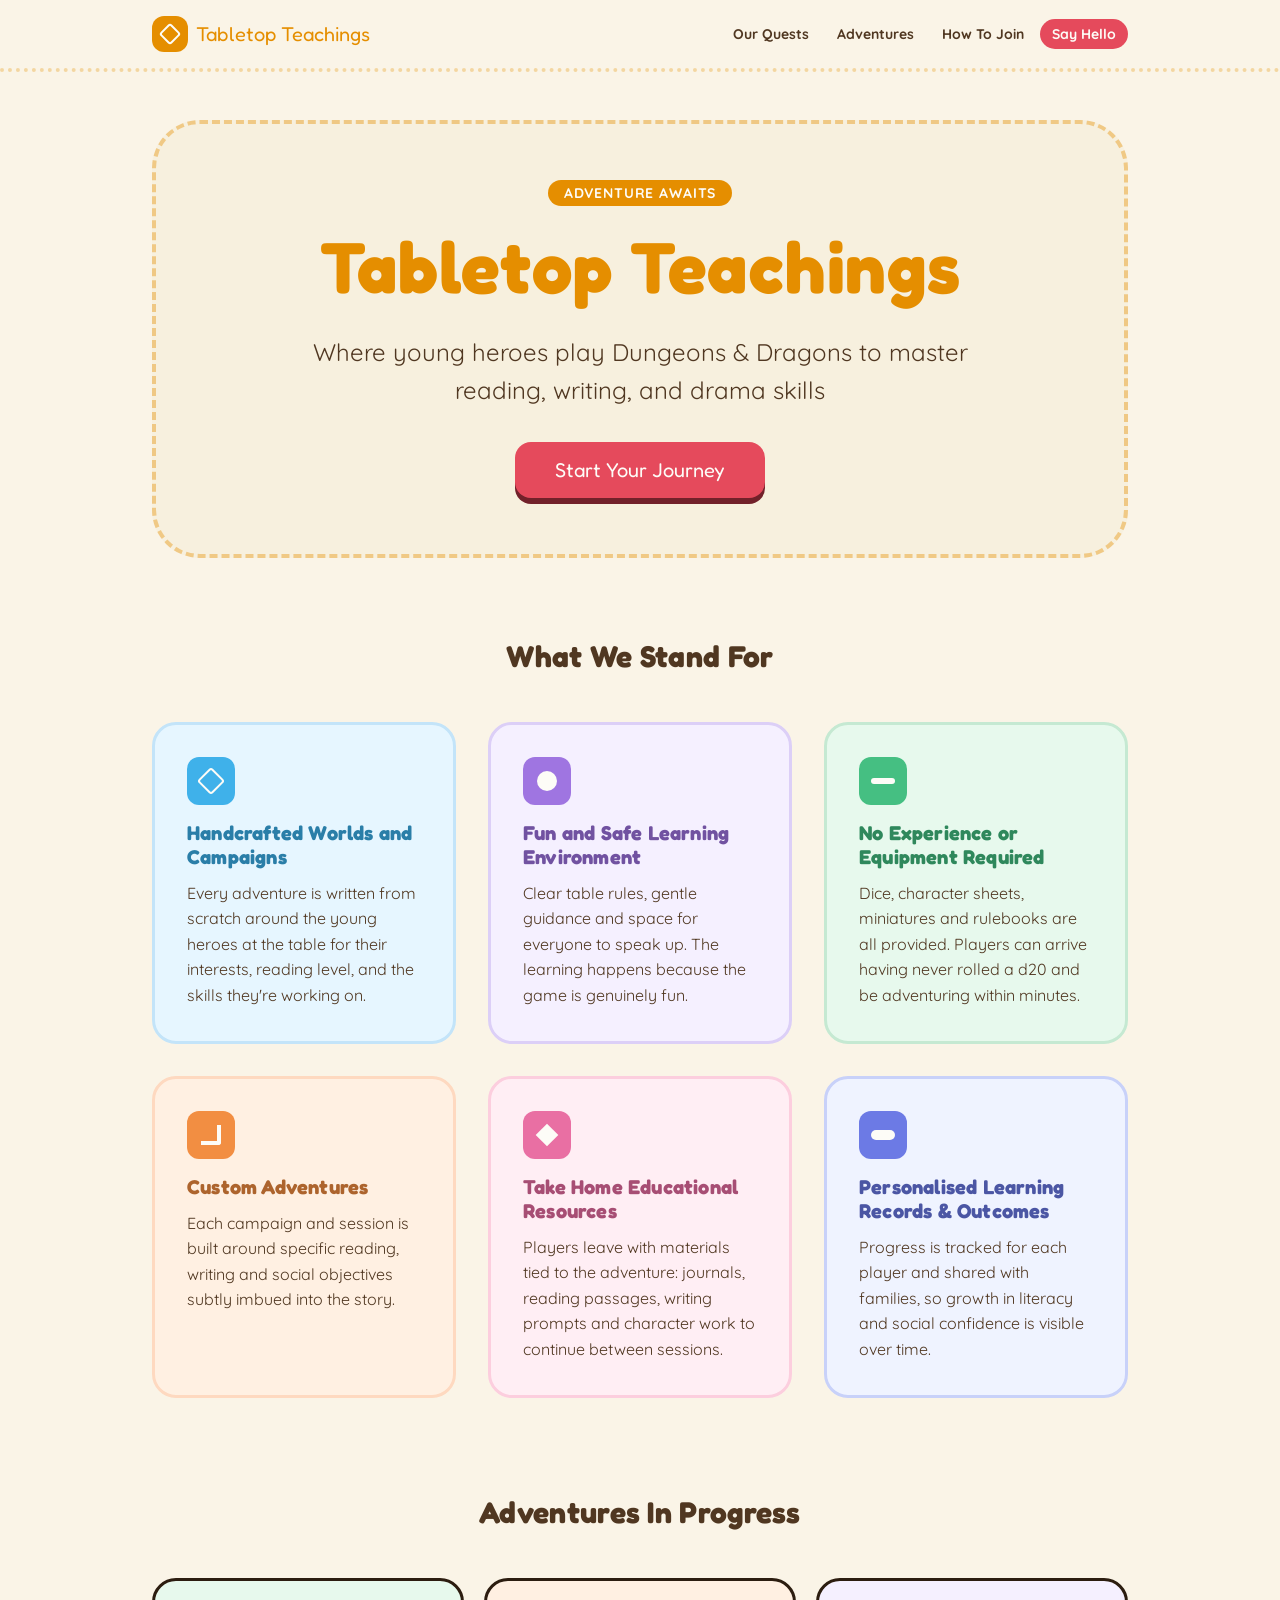
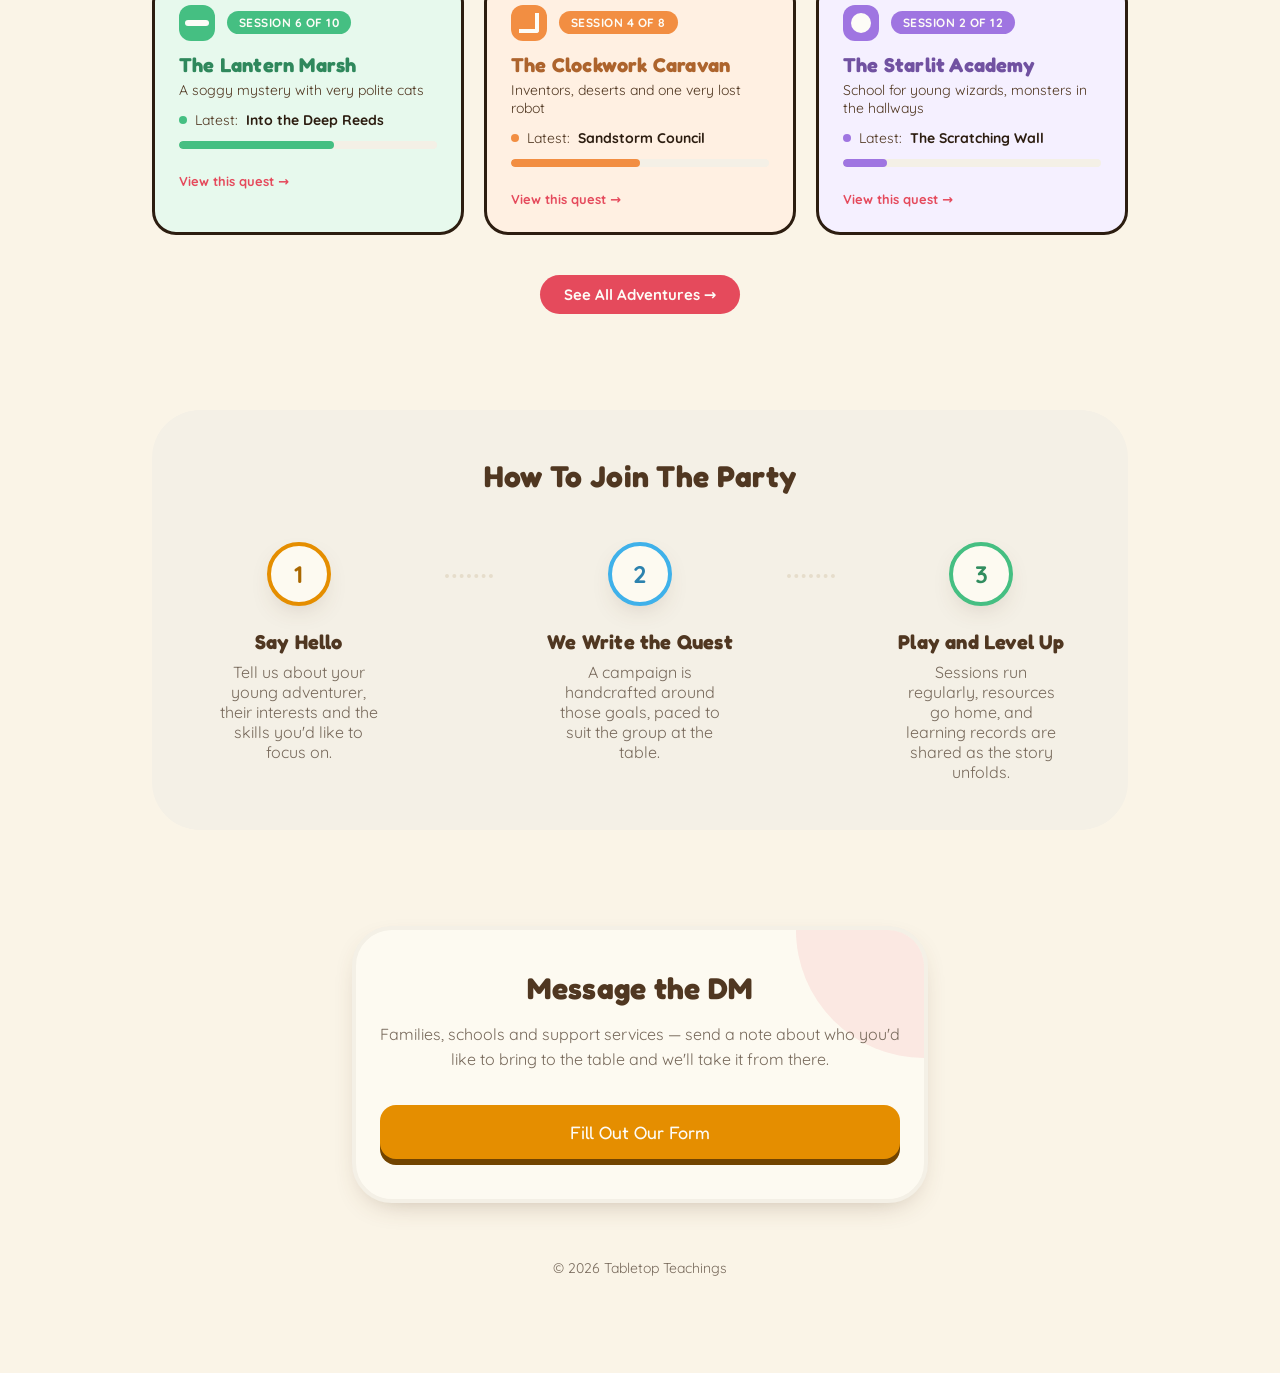
==== commit a2189e5f: "Add files via upload" ====
--- a/index.html
+++ b/index.html
@@ -3,48 +3,125 @@
 <head>
   <meta charset="utf-8" />
   <meta name="viewport" content="width=device-width, initial-scale=1" />
-  <title>Live Adventures | Tabletop Teachings</title>
+  <title>Tabletop Teachings | D&amp;D Adventures That Teach Kids Reading &amp; Writing</title>
   <meta name="author" content="Tabletop Teachings" />
-  <meta name="description" content="Follow the three D&D campaigns Tabletop Teachings is running right now — the worlds, the characters and the reading, writing and social goals each party has completed." />
+  <meta name="description" content="Tabletop Teachings runs handcrafted Dungeons & Dragons sessions for kids that build reading, writing and social skills. No experience or equipment needed." />
   <meta property="og:type" content="website" />
-  <meta property="og:title" content="Live Adventures | Tabletop Teachings" />
-  <meta property="og:description" content="An interactive log of our current campaigns: world events, player characters and learning objectives completed." />
+  <meta property="og:title" content="Tabletop Teachings | D&D Adventures That Teach" />
+  <meta property="og:description" content="Handcrafted campaigns for young adventurers, with structured learning goals, take-home resources and personalised learning records." />
   <meta name="twitter:card" content="summary_large_image" />
-  <link rel="icon" href="../favicon.ico" type="image/x-icon" />
+  <link rel="icon" href="favicon.ico" type="image/x-icon" />
   <link rel="preconnect" href="https://fonts.googleapis.com" />
   <link rel="preconnect" href="https://fonts.gstatic.com" crossorigin />
   <link rel="stylesheet" href="https://fonts.googleapis.com/css2?family=Fredoka:wght@400;500;600;700&family=Quicksand:wght@400;500;600;700&display=swap" />
-  <link rel="stylesheet" href="../css/style.css" />
+  <link rel="stylesheet" href="css/style.css" />
 </head>
 <body>
   <div class="min-h-screen">
     <nav class="site-nav">
       <div class="container" style="padding-block: 1rem;">
-        <a href="../#top" class="brand">
+        <a href="#top" class="brand">
           <span class="brand-mark" aria-hidden="true"><span></span></span>
           <span class="brand-name">Tabletop Teachings</span>
         </a>
         <div class="nav-links">
-          <a href="../#tenets">Our Quests</a>
-          <a href="./" aria-current="page">Adventures</a>
-          <a href="../#join">How To Join</a>
-          <a href="../#contact" class="nav-cta">Say Hello</a>
+          <a href="#tenets">Our Quests</a>
+          <a href="adventures/">Adventures</a>
+          <a href="#join">How To Join</a>
+          <a href="#contact" class="nav-cta">Say Hello</a>
         </div>
       </div>
     </nav>
 
     <div class="container">
-      <header class="quest-board-header">
-        <span class="eyebrow">Quest Board</span>
-        <h1>Live Adventures</h1>
-        <p>Three parties are adventuring right now. Pick a campaign to see how their world is changing, who is at the table, and which skills they've levelled up.</p>
+      <header id="top" class="hero">
+        <span class="eyebrow">Adventure Awaits</span>
+        <h1>Tabletop Teachings</h1>
+        <p>Where young heroes play Dungeons &amp; Dragons to master reading, writing, and drama skills</p>
+        <a href="#contact" class="btn btn-accent">Start Your Journey</a>
       </header>
 
       <main>
-        <div class="quest-board-layout">
-          <nav id="campaign-switcher" class="campaign-switcher" aria-label="Choose a campaign"></nav>
-          <section id="campaign-panel" class="campaign-panel"></section>
-        </div>
+        <section id="tenets" class="section">
+          <h2 class="section-title">What We Stand For</h2>
+          <div class="tenets-grid">
+            <article class="tenet-card tone-quest-1">
+              <div class="tenet-icon" style="background-color: var(--quest-1);"><span class="shape-diamond" aria-hidden="true"></span></div>
+              <h3 style="color: color-mix(in oklab, var(--quest-1) 78%, black);">Handcrafted Worlds and Campaigns</h3>
+              <p>Every adventure is written from scratch around the young heroes at the table for their interests, reading level, and the skills they're working on.</p>
+            </article>
+            <article class="tenet-card tone-quest-2">
+              <div class="tenet-icon" style="background-color: var(--quest-2);"><span class="shape-circle" aria-hidden="true"></span></div>
+              <h3 style="color: color-mix(in oklab, var(--quest-2) 78%, black);">Fun and Safe Learning Environment</h3>
+              <p>Clear table rules, gentle guidance and space for everyone to speak up. The learning happens because the game is genuinely fun.</p>
+            </article>
+            <article class="tenet-card tone-quest-3">
+              <div class="tenet-icon" style="background-color: var(--quest-3);"><span class="shape-bar" aria-hidden="true"></span></div>
+              <h3 style="color: color-mix(in oklab, var(--quest-3) 78%, black);">No Experience or Equipment Required</h3>
+              <p>Dice, character sheets, miniatures and rulebooks are all provided. Players can arrive having never rolled a d20 and be adventuring within minutes.</p>
+            </article>
+            <article class="tenet-card tone-quest-4">
+              <div class="tenet-icon" style="background-color: var(--quest-4);"><span class="shape-corner" aria-hidden="true"></span></div>
+              <h3 style="color: color-mix(in oklab, var(--quest-4) 78%, black);">Custom Adventures</h3>
+              <p>Each campaign and session is built around specific reading, writing and social objectives subtly imbued into the story.</p>
+            </article>
+            <article class="tenet-card tone-quest-5">
+              <div class="tenet-icon" style="background-color: var(--quest-5);"><span class="shape-spark" aria-hidden="true"></span></div>
+              <h3 style="color: color-mix(in oklab, var(--quest-5) 78%, black);">Take Home Educational Resources</h3>
+              <p>Players leave with materials tied to the adventure: journals, reading passages, writing prompts and character work to continue between sessions.</p>
+            </article>
+            <article class="tenet-card tone-quest-6">
+              <div class="tenet-icon" style="background-color: var(--quest-6);"><span class="shape-pill" aria-hidden="true"></span></div>
+              <h3 style="color: color-mix(in oklab, var(--quest-6) 78%, black);">Personalised Learning Records &amp; Outcomes</h3>
+              <p>Progress is tracked for each player and shared with families, so growth in literacy and social confidence is visible over time.</p>
+            </article>
+          </div>
+        </section>
+
+        <section id="live-quests" class="section">
+          <h2 class="section-title">Adventures In Progress</h2>
+          <div id="home-quests-grid" class="campaign-switcher"></div>
+          <p class="section-cta-wrap">
+            <a href="adventures/" class="section-cta">See All Adventures →</a>
+          </p>
+        </section>
+
+        <section id="join" class="section join-section">
+          <h2 class="section-title">How To Join The Party</h2>
+          <ol class="steps">
+            <li class="step-item">
+              <div class="step">
+                <span class="step-badge" style="border-color: var(--primary); color: color-mix(in oklab, var(--primary) 80%, black);">1</span>
+                <h3>Say Hello</h3>
+                <p>Tell us about your young adventurer, their interests and the skills you'd like to focus on.</p>
+              </div>
+            </li>
+            <li class="step-item">
+              <span class="step-connector" aria-hidden="true"></span>
+              <div class="step">
+                <span class="step-badge" style="border-color: var(--quest-1); color: color-mix(in oklab, var(--quest-1) 80%, black);">2</span>
+                <h3>We Write the Quest</h3>
+                <p>A campaign is handcrafted around those goals, paced to suit the group at the table.</p>
+              </div>
+            </li>
+            <li class="step-item">
+              <span class="step-connector" aria-hidden="true"></span>
+              <div class="step">
+                <span class="step-badge" style="border-color: var(--quest-3); color: color-mix(in oklab, var(--quest-3) 80%, black);">3</span>
+                <h3>Play and Level Up</h3>
+                <p>Sessions run regularly, resources go home, and learning records are shared as the story unfolds.</p>
+              </div>
+            </li>
+          </ol>
+        </section>
+
+        <section id="contact" class="section" style="scroll-margin-top: 6rem; margin-bottom: 0;">
+          <div class="contact-card">
+            <h2>Message the DM</h2>
+            <p>Families, schools and support services — send a note about who you'd like to bring to the table and we'll take it from there.</p>
+            <a href="https://forms.gle/FaDSAM434s5T8QVz7" target="_blank" rel="noopener noreferrer" class="btn btn-primary">Fill Out Our Form</a>
+          </div>
+        </section>
       </main>
 
       <footer class="site-footer">
@@ -54,7 +131,7 @@
   </div>
 
   <script>document.getElementById("year").textContent = new Date().getFullYear();</script>
-  <script src="../js/adventures-data.js"></script>
-  <script src="../js/adventures.js"></script>
+  <script src="js/adventures-data.js"></script>
+  <script src="js/home-quests.js"></script>
 </body>
 </html>
--- a/css/style.css
+++ b/css/style.css
@@ -81,6 +81,17 @@
 }
 .site-nav .container { padding-block: 0; }
 .min-h-screen { min-height: 100vh; }
+.sr-only {
+  position: absolute;
+  width: 1px;
+  height: 1px;
+  padding: 0;
+  margin: -1px;
+  overflow: hidden;
+  clip: rect(0, 0, 0, 0);
+  white-space: nowrap;
+  border: 0;
+}
 .eyebrow {
   display: inline-block;
   margin-bottom: 1.25rem;
@@ -227,6 +238,18 @@
   font-size: 1.875rem;
   color: var(--secondary-foreground);
 }
+.section-cta-wrap { margin-top: 0.5rem; text-align: center; }
+.section-cta {
+  display: inline-block;
+  border-radius: 9999px;
+  background: var(--accent);
+  color: var(--accent-foreground);
+  padding: 0.625rem 1.5rem;
+  font-weight: 700;
+  font-size: 0.9375rem;
+  transition: transform 0.1s ease;
+}
+.section-cta:active { transform: translateY(2px); }
 
 /* ---- Tenets / quest cards -------------------------------------------------- */
 .tenets-grid {
@@ -403,9 +426,23 @@
 }
 .campaign-card:hover { transform: translateY(-4px); }
 .campaign-card.is-active { transform: translateY(-4px); }
+.campaign-card-head {
+  display: flex;
+  align-items: center;
+  gap: 0.75rem;
+  margin-bottom: 0.75rem;
+}
+.campaign-icon {
+  display: flex;
+  align-items: center;
+  justify-content: center;
+  flex-shrink: 0;
+  width: 2.25rem;
+  height: 2.25rem;
+  border-radius: 0.75rem;
+}
 .campaign-tag {
   display: inline-block;
-  margin-bottom: 0.75rem;
   border-radius: 9999px;
   padding: 0.25rem 0.75rem;
   font-size: 0.75rem;
@@ -416,6 +453,54 @@
 }
 .campaign-card h2 { margin-bottom: 0.25rem; font-size: 1.25rem; }
 .campaign-card p { font-size: 0.875rem; color: var(--secondary-foreground); }
+.campaign-card-tagline { margin-bottom: 0.75rem; }
+.campaign-card-latest {
+  display: flex;
+  align-items: center;
+  gap: 0.5rem;
+  margin-bottom: 0.75rem;
+  font-size: 0.8125rem;
+}
+.campaign-card-latest strong { color: var(--foreground); }
+.latest-dot {
+  flex-shrink: 0;
+  width: 0.5rem;
+  height: 0.5rem;
+  border-radius: 9999px;
+}
+.campaign-card-progress {
+  display: block;
+  overflow: hidden;
+  width: 100%;
+  height: 0.5rem;
+  margin-bottom: 0.75rem;
+  border-radius: 9999px;
+  background: var(--muted);
+}
+.campaign-card-progress-fill {
+  display: block;
+  height: 100%;
+  border-radius: 9999px;
+  transition: width 0.3s ease;
+}
+.campaign-card-meta {
+  display: block;
+  font-size: 0.8125rem;
+  font-weight: 600;
+  color: var(--muted-foreground);
+}
+.campaign-card-cta {
+  display: inline-flex;
+  align-items: center;
+  gap: 0.25rem;
+  margin-top: 0.75rem;
+  font-size: 0.8125rem;
+  font-weight: 700;
+  color: var(--accent);
+}
+.campaign-card-cta::after { content: "\2192"; transition: transform 0.15s ease; }
+.campaign-card:hover .campaign-card-cta::after,
+.campaign-card:focus-visible .campaign-card-cta::after { transform: translateX(3px); }
 
 .campaign-panel {
   border-radius: var(--radius-xl);
@@ -424,8 +509,34 @@
   padding: 2rem 1.5rem;
   box-shadow: var(--shadow-parchment);
 }
+.panel-header {
+  display: flex;
+  align-items: center;
+  flex-wrap: wrap;
+  gap: 1rem;
+  margin-bottom: 0.75rem;
+}
+.panel-icon {
+  display: flex;
+  align-items: center;
+  justify-content: center;
+  flex-shrink: 0;
+  width: 3rem;
+  height: 3rem;
+  border-radius: 1rem;
+}
+.panel-heading { flex: 1; min-width: 12rem; }
+.panel-session-tag {
+  border-radius: 9999px;
+  padding: 0.375rem 0.875rem;
+  font-size: 0.75rem;
+  font-weight: 700;
+  text-transform: uppercase;
+  letter-spacing: 0.04em;
+  color: var(--primary-foreground);
+}
 .campaign-eyebrow {
-  margin-bottom: 0.5rem;
+  margin-bottom: 0.25rem;
   font-size: 0.875rem;
   font-weight: 700;
   text-transform: uppercase;
@@ -447,6 +558,8 @@
   margin-bottom: 2rem;
 }
 .tab-btn {
+  display: inline-flex;
+  align-items: center;
   border-radius: 9999px;
   padding: 0.5rem 1rem;
   font-size: 0.875rem;
@@ -457,6 +570,14 @@
 }
 .tab-btn:hover { background: var(--secondary); }
 .tab-btn.is-active { color: var(--primary-foreground); }
+.tab-icon {
+  display: inline-flex;
+  align-items: center;
+  justify-content: center;
+  width: 1.25rem;
+  height: 1.25rem;
+  margin-right: 0.375rem;
+}
 
 .tab-panel { display: none; }
 .tab-panel.is-active { display: block; }
@@ -486,12 +607,23 @@
 }
 .timeline li.is-latest::before { background: var(--current-tone, var(--primary)); }
 .timeline-session {
+  display: flex;
+  align-items: center;
+  gap: 0.5rem;
   margin-bottom: 0.125rem;
   font-size: 0.75rem;
   font-weight: 700;
   text-transform: uppercase;
   letter-spacing: 0.04em;
   color: var(--muted-foreground);
+}
+.timeline-latest-badge {
+  border-radius: 9999px;
+  padding: 0.0625rem 0.5rem;
+  font-size: 0.625rem;
+  letter-spacing: 0.03em;
+  color: var(--primary-foreground);
+  background: var(--current-tone, var(--primary));
 }
 .timeline li h3 { font-size: 1.125rem; color: var(--secondary-foreground); }
 .timeline li p { line-height: 1.6; color: var(--muted-foreground); }
@@ -503,10 +635,27 @@
   gap: 1.25rem;
 }
 .character-card {
+  display: flex;
+  align-items: flex-start;
+  gap: 1rem;
   border-radius: var(--radius-md);
   border: 3px solid;
   padding: 1.25rem;
 }
+.character-avatar {
+  display: flex;
+  align-items: center;
+  justify-content: center;
+  flex-shrink: 0;
+  width: 2.75rem;
+  height: 2.75rem;
+  border-radius: 9999px;
+  font-family: var(--font-display);
+  font-size: 0.875rem;
+  font-weight: 700;
+  color: var(--primary-foreground);
+}
+.character-card-body { flex: 1; min-width: 0; }
 .character-card h3 { font-size: 1.125rem; color: var(--secondary-foreground); }
 .character-role {
   margin-bottom: 0.5rem;
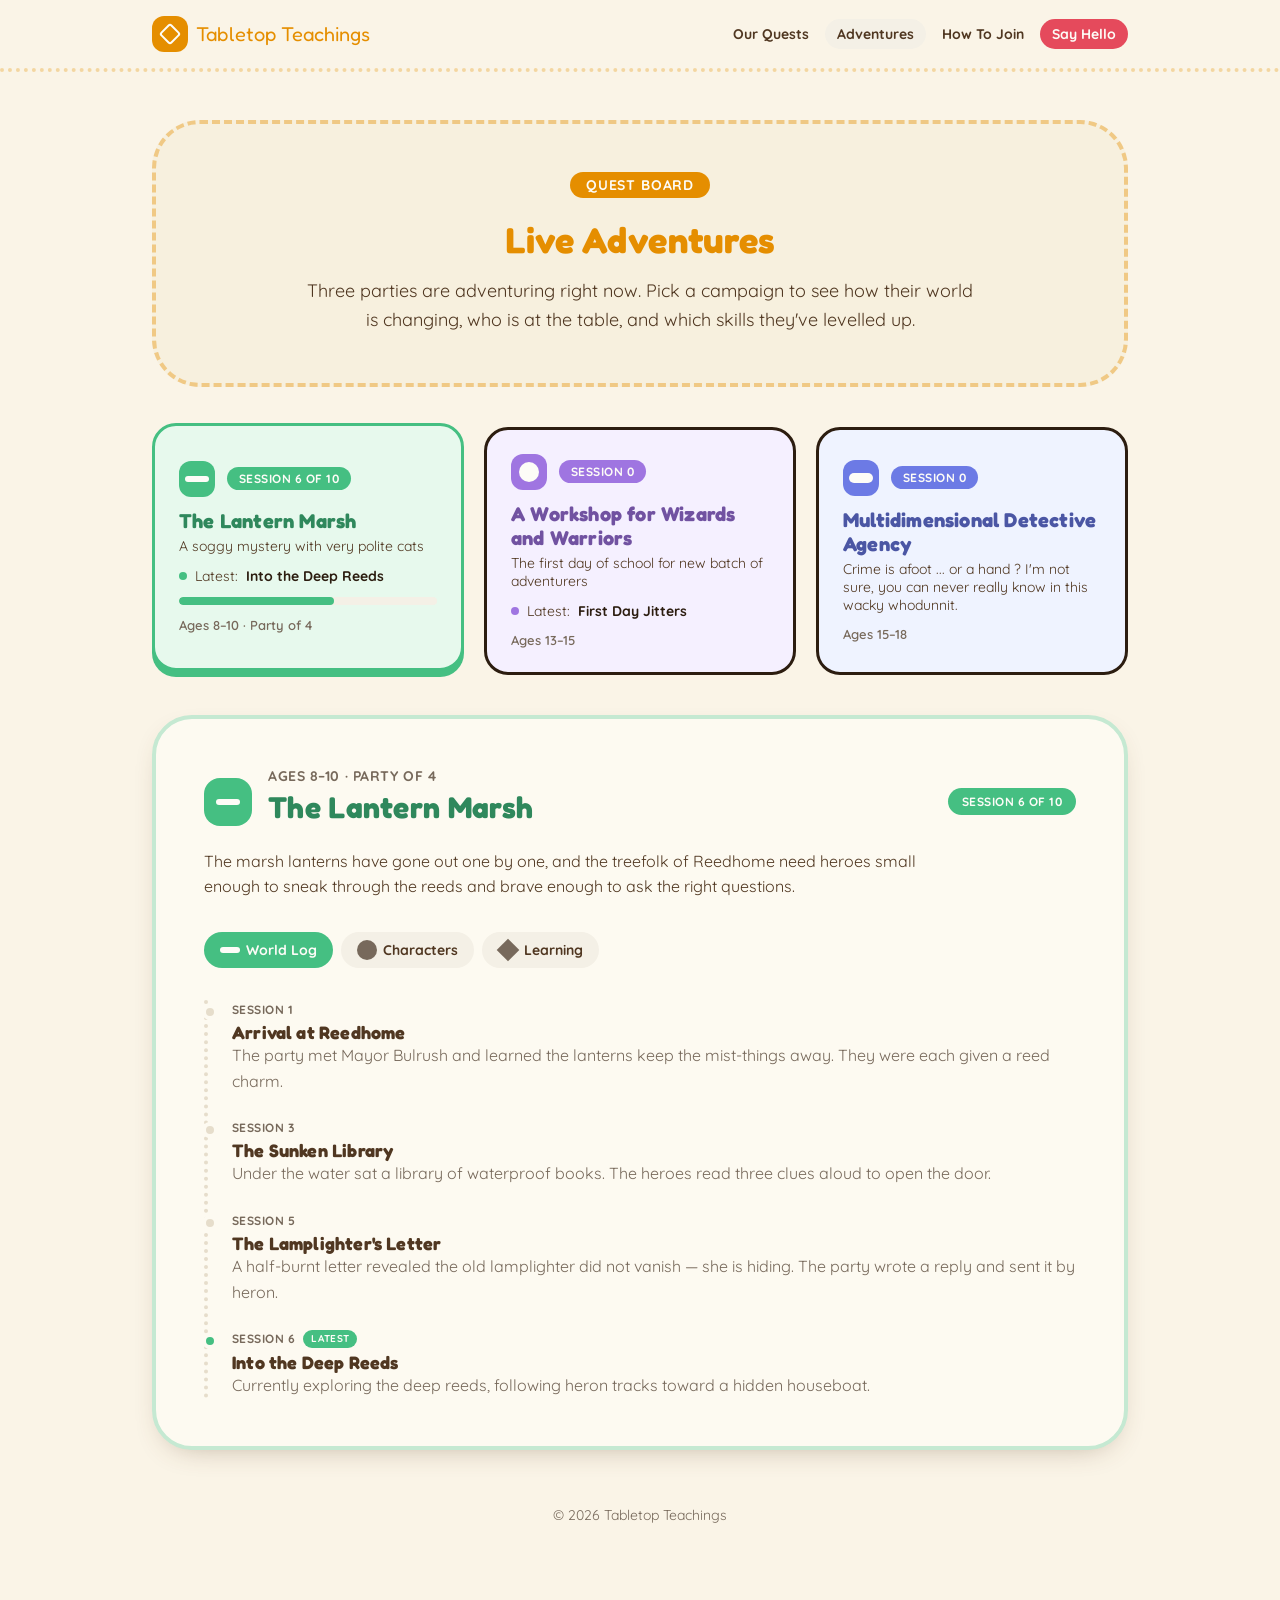
==== commit b584ce6f: "Add files via upload" ====
--- a/index.html
+++ b/index.html
@@ -3,125 +3,85 @@
 <head>
   <meta charset="utf-8" />
   <meta name="viewport" content="width=device-width, initial-scale=1" />
-  <title>Tabletop Teachings | D&amp;D Adventures That Teach Kids Reading &amp; Writing</title>
+  <title>Live Adventures | Tabletop Teachings</title>
   <meta name="author" content="Tabletop Teachings" />
-  <meta name="description" content="Tabletop Teachings runs handcrafted Dungeons & Dragons sessions for kids that build reading, writing and social skills. No experience or equipment needed." />
+  <meta name="description" content="Follow the three D&D campaigns Tabletop Teachings is running right now — the worlds, the characters and the reading, writing and social goals each party has completed." />
   <meta property="og:type" content="website" />
-  <meta property="og:title" content="Tabletop Teachings | D&D Adventures That Teach" />
-  <meta property="og:description" content="Handcrafted campaigns for young adventurers, with structured learning goals, take-home resources and personalised learning records." />
+  <meta property="og:title" content="Live Adventures | Tabletop Teachings" />
+  <meta property="og:description" content="An interactive log of our current campaigns: world events, player characters and learning objectives completed." />
   <meta name="twitter:card" content="summary_large_image" />
-  <link rel="icon" href="favicon.ico" type="image/x-icon" />
+  <link rel="icon" href="../favicon.ico" type="image/x-icon" />
+
+  <!-- Critical, above-the-fold CSS inlined so the page paints without
+       waiting on any network request (fixes render-blocking + chained
+       critical requests). The full stylesheet below fills in everything
+       else once it arrives; values here are kept in sync with css/style.css. -->
+  <style>
+    :root{--background:oklch(0.968 0.018 85);--foreground:oklch(0.245 0.032 60);--secondary:oklch(0.955 0.024 88);--secondary-foreground:oklch(0.36 0.05 62);--primary:oklch(0.72 0.16 68);--primary-foreground:oklch(0.99 0.006 90);--accent:oklch(0.63 0.19 18);--accent-foreground:oklch(0.99 0.006 90);--muted:oklch(0.955 0.014 90);--radius-2xl:3rem;--font-display:"Fredoka",system-ui,sans-serif;--font-body:"Quicksand",system-ui,sans-serif}
+    *,*::before,*::after{box-sizing:border-box}
+    body{margin:0;background-color:var(--background);color:var(--foreground);font-family:var(--font-body);-webkit-font-smoothing:antialiased}
+    h1,h2,h3{font-family:var(--font-display);letter-spacing:.01em;margin:0}
+    p{margin:0}a{color:inherit;text-decoration:none}
+    .container{width:100%;max-width:64rem;margin-inline:auto;padding:3rem 1.5rem}
+    .site-nav .container{padding-block:0}
+    .min-h-screen{min-height:100vh}
+    .eyebrow{display:inline-block;margin-bottom:1.25rem;border-radius:9999px;background:var(--primary);color:var(--primary-foreground);padding:.25rem 1rem;font-size:.875rem;font-weight:700;text-transform:uppercase;letter-spacing:.06em}
+    .site-nav{position:sticky;top:0;z-index:50;border-bottom:4px dotted color-mix(in oklab,var(--primary) 30%,transparent);background:color-mix(in oklab,var(--background) 90%,transparent);backdrop-filter:blur(6px)}
+    .site-nav .container{display:flex;align-items:center;justify-content:space-between;flex-wrap:wrap;gap:.75rem;padding-block:1rem}
+    .brand{display:flex;align-items:center;gap:.5rem}
+    .brand-mark{display:flex;align-items:center;justify-content:center;width:2.25rem;height:2.25rem;border-radius:.75rem;background:var(--primary)}
+    .brand-mark span{width:1rem;height:1rem;transform:rotate(45deg);border-radius:3px;border:2px solid var(--primary-foreground)}
+    .brand-name{font-family:var(--font-display);font-size:1.25rem;color:var(--primary)}
+    .nav-links{display:flex;align-items:center;gap:.25rem;font-size:.875rem;font-weight:700;color:var(--secondary-foreground)}
+    .nav-links a{border-radius:9999px;padding:.375rem .75rem;transition:background-color .15s ease}
+    .nav-links a:hover,.nav-links a[aria-current="page"]{background:var(--muted)}
+    .nav-cta{border-radius:9999px;background:var(--accent);color:var(--accent-foreground)!important;padding:.375rem 1rem}
+    .quest-board-header{margin-bottom:2.5rem;border-radius:var(--radius-2xl);border:4px dashed color-mix(in oklab,var(--primary) 40%,transparent);background:var(--secondary);padding:2.5rem 1.5rem;text-align:center}
+    .quest-board-header h1{margin-bottom:1rem;font-size:2.25rem;color:var(--primary)}
+    .quest-board-header p{margin-inline:auto;max-width:42rem;font-size:1.125rem;line-height:1.6;color:var(--secondary-foreground)}
+  </style>
+
   <link rel="preconnect" href="https://fonts.googleapis.com" />
   <link rel="preconnect" href="https://fonts.gstatic.com" crossorigin />
-  <link rel="stylesheet" href="https://fonts.googleapis.com/css2?family=Fredoka:wght@400;500;600;700&family=Quicksand:wght@400;500;600;700&display=swap" />
-  <link rel="stylesheet" href="css/style.css" />
+
+  <!-- Fonts and the full stylesheet are loaded async (preload -> swap to
+       stylesheet on load) so they never block first paint. This also takes
+       both requests out of the critical/render-blocking chain that
+       PageSpeed was flagging. -->
+  <link rel="preload" as="style" href="https://fonts.googleapis.com/css2?family=Fredoka:wght@400;500;600;700&family=Quicksand:wght@400;500;600;700&display=swap" onload="this.onload=null;this.rel='stylesheet'" />
+  <link rel="preload" as="style" href="../css/style.css" onload="this.onload=null;this.rel='stylesheet'" />
+  <noscript>
+    <link rel="stylesheet" href="https://fonts.googleapis.com/css2?family=Fredoka:wght@400;500;600;700&family=Quicksand:wght@400;500;600;700&display=swap" />
+    <link rel="stylesheet" href="../css/style.css" />
+  </noscript>
 </head>
 <body>
   <div class="min-h-screen">
     <nav class="site-nav">
       <div class="container" style="padding-block: 1rem;">
-        <a href="#top" class="brand">
+        <a href="../#top" class="brand">
           <span class="brand-mark" aria-hidden="true"><span></span></span>
           <span class="brand-name">Tabletop Teachings</span>
         </a>
         <div class="nav-links">
-          <a href="#tenets">Our Quests</a>
-          <a href="adventures/">Adventures</a>
-          <a href="#join">How To Join</a>
-          <a href="#contact" class="nav-cta">Say Hello</a>
+          <a href="../#tenets">Our Quests</a>
+          <a href="./" aria-current="page">Adventures</a>
+          <a href="../#join">How To Join</a>
+          <a href="../#contact" class="nav-cta">Say Hello</a>
         </div>
       </div>
     </nav>
 
     <div class="container">
-      <header id="top" class="hero">
-        <span class="eyebrow">Adventure Awaits</span>
-        <h1>Tabletop Teachings</h1>
-        <p>Where young heroes play Dungeons &amp; Dragons to master reading, writing, and drama skills</p>
-        <a href="#contact" class="btn btn-accent">Start Your Journey</a>
+      <header class="quest-board-header">
+        <span class="eyebrow">Quest Board</span>
+        <h1>Live Adventures</h1>
+        <p>Three parties are adventuring right now. Pick a campaign to see how their world is changing, who is at the table, and which skills they've levelled up.</p>
       </header>
 
       <main>
-        <section id="tenets" class="section">
-          <h2 class="section-title">What We Stand For</h2>
-          <div class="tenets-grid">
-            <article class="tenet-card tone-quest-1">
-              <div class="tenet-icon" style="background-color: var(--quest-1);"><span class="shape-diamond" aria-hidden="true"></span></div>
-              <h3 style="color: color-mix(in oklab, var(--quest-1) 78%, black);">Handcrafted Worlds and Campaigns</h3>
-              <p>Every adventure is written from scratch around the young heroes at the table for their interests, reading level, and the skills they're working on.</p>
-            </article>
-            <article class="tenet-card tone-quest-2">
-              <div class="tenet-icon" style="background-color: var(--quest-2);"><span class="shape-circle" aria-hidden="true"></span></div>
-              <h3 style="color: color-mix(in oklab, var(--quest-2) 78%, black);">Fun and Safe Learning Environment</h3>
-              <p>Clear table rules, gentle guidance and space for everyone to speak up. The learning happens because the game is genuinely fun.</p>
-            </article>
-            <article class="tenet-card tone-quest-3">
-              <div class="tenet-icon" style="background-color: var(--quest-3);"><span class="shape-bar" aria-hidden="true"></span></div>
-              <h3 style="color: color-mix(in oklab, var(--quest-3) 78%, black);">No Experience or Equipment Required</h3>
-              <p>Dice, character sheets, miniatures and rulebooks are all provided. Players can arrive having never rolled a d20 and be adventuring within minutes.</p>
-            </article>
-            <article class="tenet-card tone-quest-4">
-              <div class="tenet-icon" style="background-color: var(--quest-4);"><span class="shape-corner" aria-hidden="true"></span></div>
-              <h3 style="color: color-mix(in oklab, var(--quest-4) 78%, black);">Custom Adventures</h3>
-              <p>Each campaign and session is built around specific reading, writing and social objectives subtly imbued into the story.</p>
-            </article>
-            <article class="tenet-card tone-quest-5">
-              <div class="tenet-icon" style="background-color: var(--quest-5);"><span class="shape-spark" aria-hidden="true"></span></div>
-              <h3 style="color: color-mix(in oklab, var(--quest-5) 78%, black);">Take Home Educational Resources</h3>
-              <p>Players leave with materials tied to the adventure: journals, reading passages, writing prompts and character work to continue between sessions.</p>
-            </article>
-            <article class="tenet-card tone-quest-6">
-              <div class="tenet-icon" style="background-color: var(--quest-6);"><span class="shape-pill" aria-hidden="true"></span></div>
-              <h3 style="color: color-mix(in oklab, var(--quest-6) 78%, black);">Personalised Learning Records &amp; Outcomes</h3>
-              <p>Progress is tracked for each player and shared with families, so growth in literacy and social confidence is visible over time.</p>
-            </article>
-          </div>
-        </section>
-
-        <section id="live-quests" class="section">
-          <h2 class="section-title">Adventures In Progress</h2>
-          <div id="home-quests-grid" class="campaign-switcher"></div>
-          <p class="section-cta-wrap">
-            <a href="adventures/" class="section-cta">See All Adventures →</a>
-          </p>
-        </section>
-
-        <section id="join" class="section join-section">
-          <h2 class="section-title">How To Join The Party</h2>
-          <ol class="steps">
-            <li class="step-item">
-              <div class="step">
-                <span class="step-badge" style="border-color: var(--primary); color: color-mix(in oklab, var(--primary) 80%, black);">1</span>
-                <h3>Say Hello</h3>
-                <p>Tell us about your young adventurer, their interests and the skills you'd like to focus on.</p>
-              </div>
-            </li>
-            <li class="step-item">
-              <span class="step-connector" aria-hidden="true"></span>
-              <div class="step">
-                <span class="step-badge" style="border-color: var(--quest-1); color: color-mix(in oklab, var(--quest-1) 80%, black);">2</span>
-                <h3>We Write the Quest</h3>
-                <p>A campaign is handcrafted around those goals, paced to suit the group at the table.</p>
-              </div>
-            </li>
-            <li class="step-item">
-              <span class="step-connector" aria-hidden="true"></span>
-              <div class="step">
-                <span class="step-badge" style="border-color: var(--quest-3); color: color-mix(in oklab, var(--quest-3) 80%, black);">3</span>
-                <h3>Play and Level Up</h3>
-                <p>Sessions run regularly, resources go home, and learning records are shared as the story unfolds.</p>
-              </div>
-            </li>
-          </ol>
-        </section>
-
-        <section id="contact" class="section" style="scroll-margin-top: 6rem; margin-bottom: 0;">
-          <div class="contact-card">
-            <h2>Message the DM</h2>
-            <p>Families, schools and support services — send a note about who you'd like to bring to the table and we'll take it from there.</p>
-            <a href="https://forms.gle/FaDSAM434s5T8QVz7" target="_blank" rel="noopener noreferrer" class="btn btn-primary">Fill Out Our Form</a>
-          </div>
-        </section>
+        <div id="campaign-switcher" class="campaign-switcher"></div>
+        <section id="campaign-panel" class="campaign-panel"></section>
       </main>
 
       <footer class="site-footer">
@@ -131,7 +91,7 @@
   </div>
 
   <script>document.getElementById("year").textContent = new Date().getFullYear();</script>
-  <script src="js/adventures-data.js"></script>
-  <script src="js/home-quests.js"></script>
+  <script src="../js/adventures-data.js"></script>
+  <script src="../js/adventures.js"></script>
 </body>
 </html>
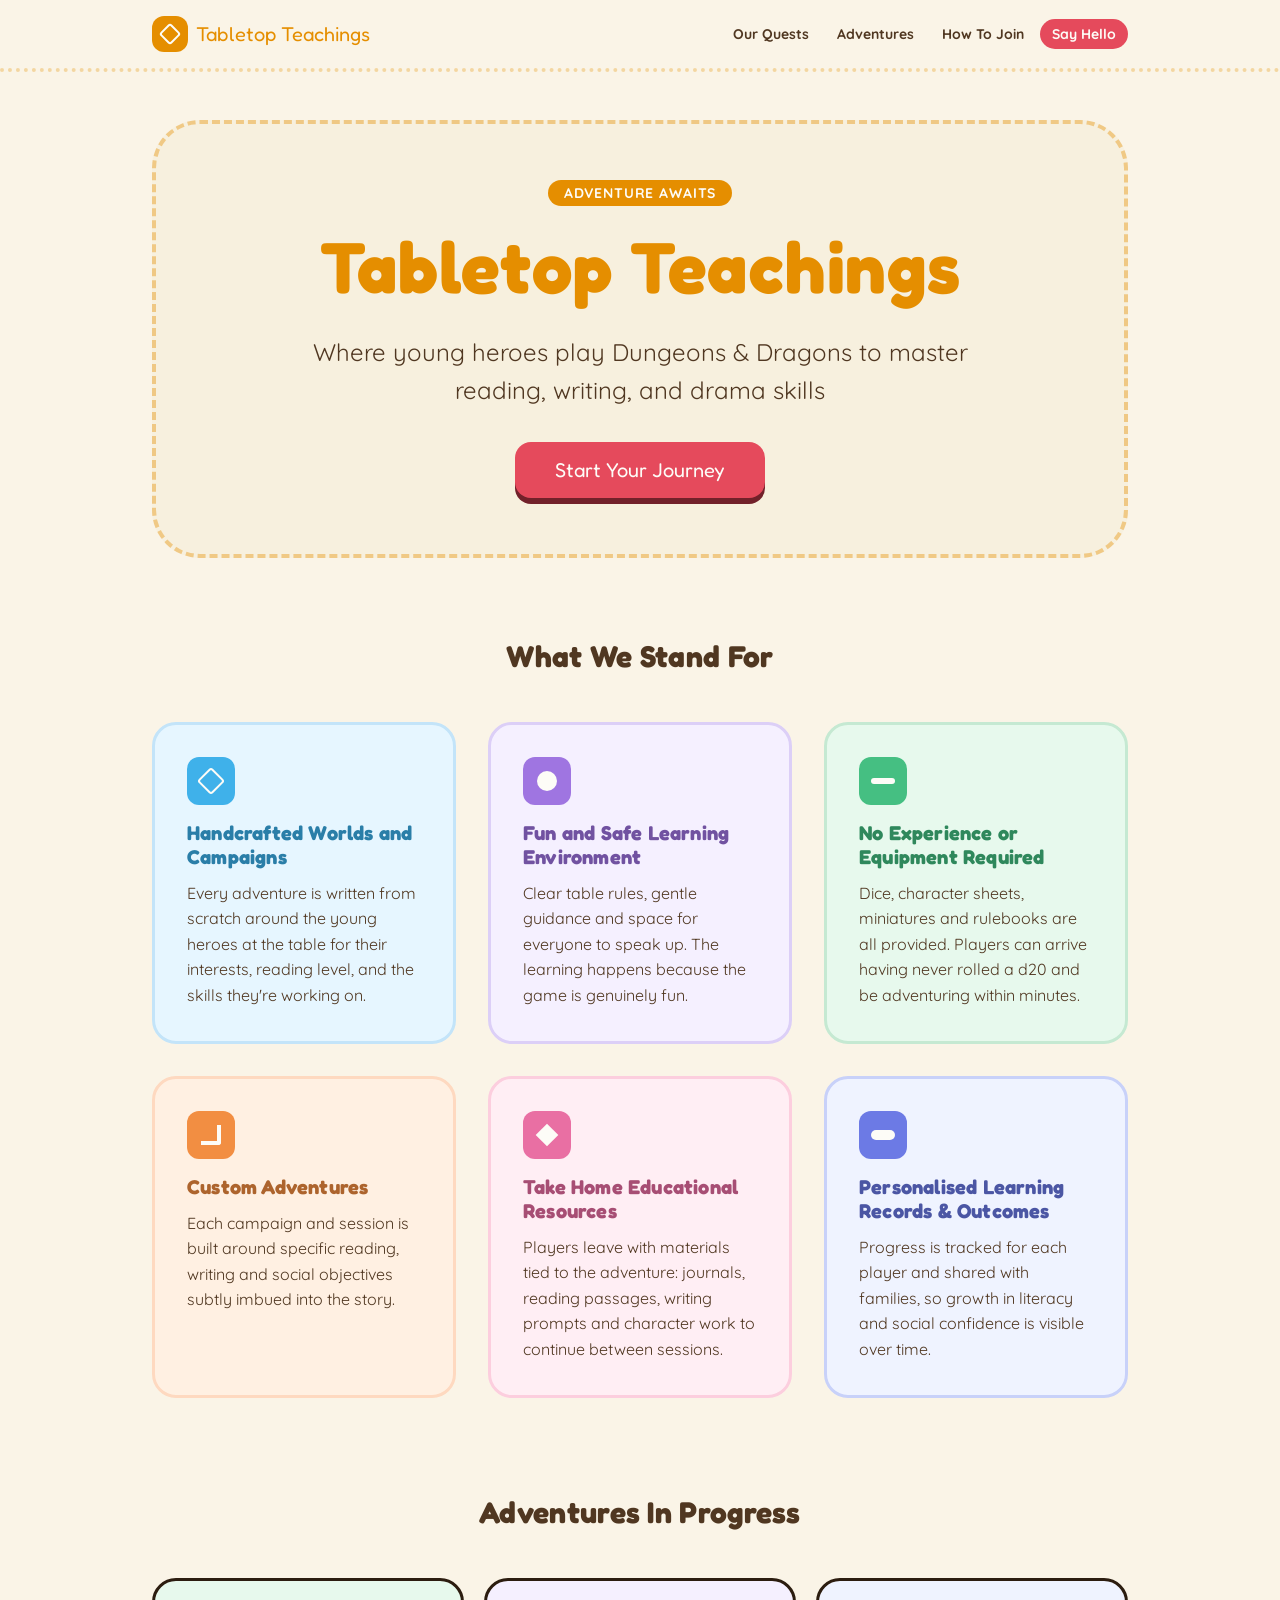
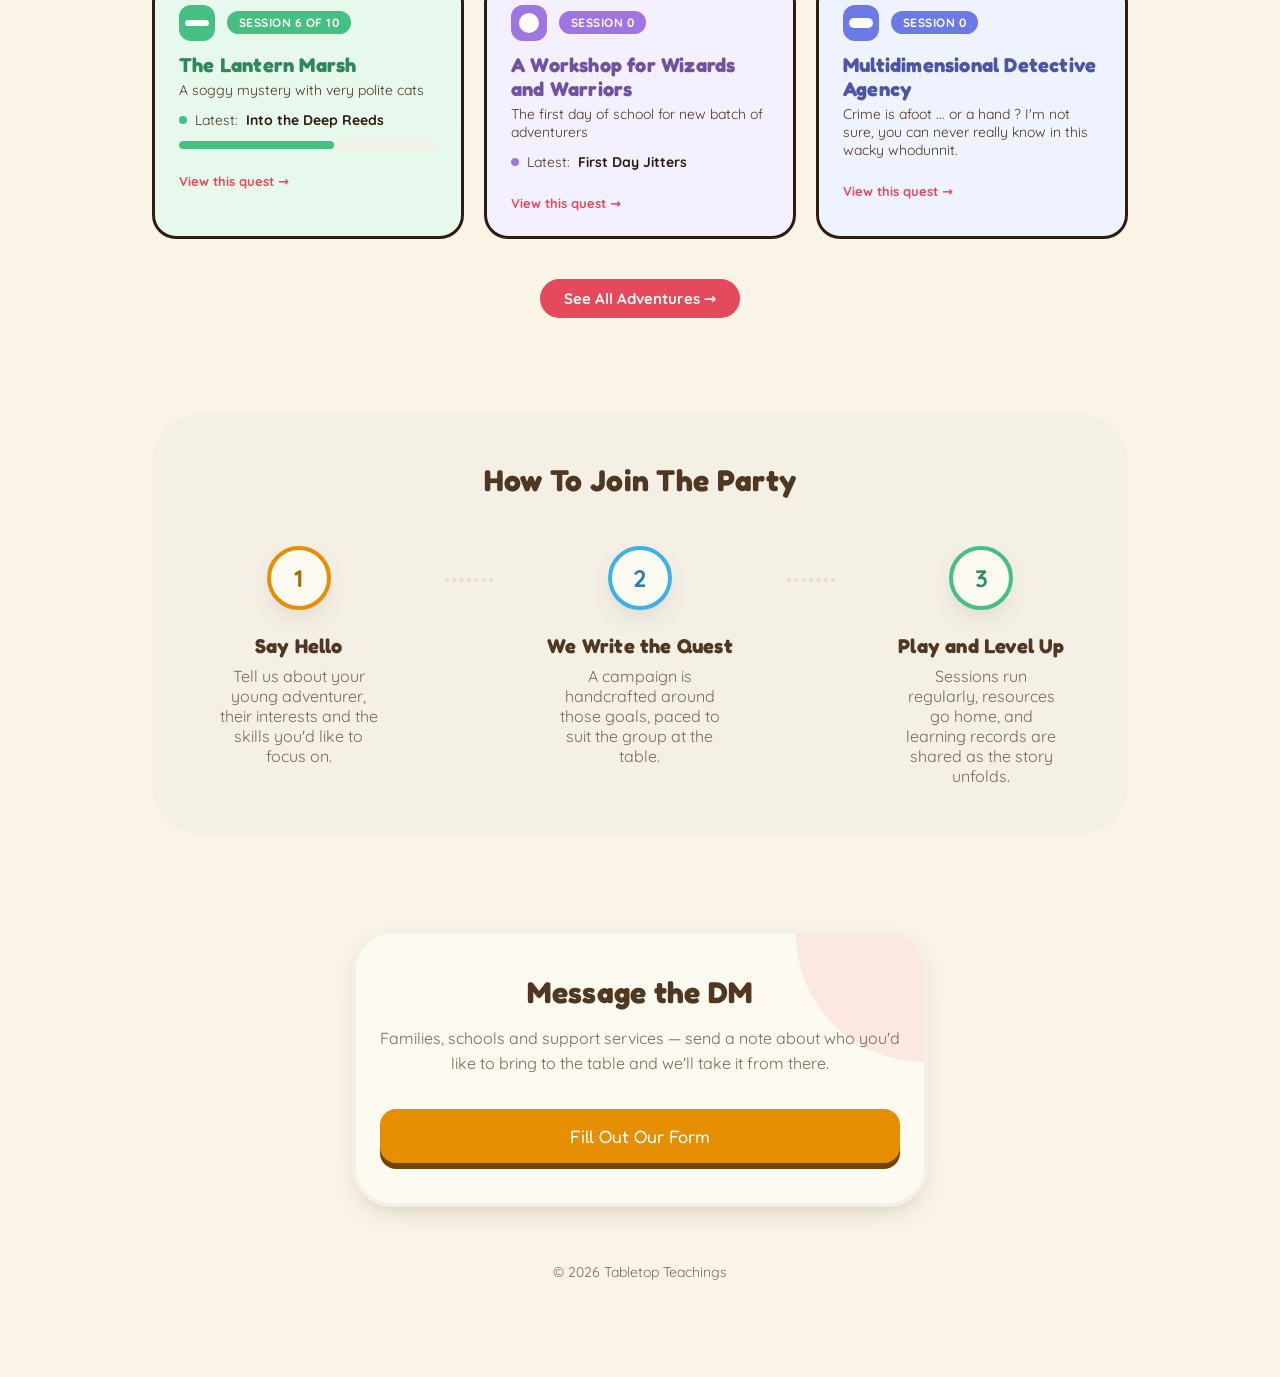
==== commit 7b7ef168: "Rename index (1).html to index.html" ====
--- a/index.html
+++ b/index.html
@@ -3,14 +3,14 @@
 <head>
   <meta charset="utf-8" />
   <meta name="viewport" content="width=device-width, initial-scale=1" />
-  <title>Live Adventures | Tabletop Teachings</title>
+  <title>Tabletop Teachings | D&amp;D Adventures That Teach Kids Reading &amp; Writing</title>
   <meta name="author" content="Tabletop Teachings" />
-  <meta name="description" content="Follow the three D&D campaigns Tabletop Teachings is running right now — the worlds, the characters and the reading, writing and social goals each party has completed." />
+  <meta name="description" content="Tabletop Teachings runs handcrafted Dungeons & Dragons sessions for kids that build reading, writing and social skills. No experience or equipment needed." />
   <meta property="og:type" content="website" />
-  <meta property="og:title" content="Live Adventures | Tabletop Teachings" />
-  <meta property="og:description" content="An interactive log of our current campaigns: world events, player characters and learning objectives completed." />
+  <meta property="og:title" content="Tabletop Teachings | D&D Adventures That Teach" />
+  <meta property="og:description" content="Handcrafted campaigns for young adventurers, with structured learning goals, take-home resources and personalised learning records." />
   <meta name="twitter:card" content="summary_large_image" />
-  <link rel="icon" href="../favicon.ico" type="image/x-icon" />
+  <link rel="icon" href="favicon.ico" type="image/x-icon" />
 
   <!-- Critical, above-the-fold CSS inlined so the page paints without
        waiting on any network request (fixes render-blocking + chained
@@ -36,9 +36,11 @@
     .nav-links a{border-radius:9999px;padding:.375rem .75rem;transition:background-color .15s ease}
     .nav-links a:hover,.nav-links a[aria-current="page"]{background:var(--muted)}
     .nav-cta{border-radius:9999px;background:var(--accent);color:var(--accent-foreground)!important;padding:.375rem 1rem}
-    .quest-board-header{margin-bottom:2.5rem;border-radius:var(--radius-2xl);border:4px dashed color-mix(in oklab,var(--primary) 40%,transparent);background:var(--secondary);padding:2.5rem 1.5rem;text-align:center}
-    .quest-board-header h1{margin-bottom:1rem;font-size:2.25rem;color:var(--primary)}
-    .quest-board-header p{margin-inline:auto;max-width:42rem;font-size:1.125rem;line-height:1.6;color:var(--secondary-foreground)}
+    .btn{display:inline-block;cursor:pointer;border-radius:1rem;padding:1rem 2.5rem;font-family:var(--font-display);font-size:1.25rem}
+    .btn-accent{background:var(--accent);color:var(--accent-foreground);box-shadow:0 6px 0 0 color-mix(in oklab,var(--accent) 60%,black)}
+    .hero{margin-bottom:5rem;border-radius:var(--radius-2xl);border:4px dashed color-mix(in oklab,var(--primary) 40%,transparent);background:var(--secondary);padding:2.5rem 1.5rem;text-align:center}
+    .hero h1{margin-bottom:1.5rem;font-size:3rem;line-height:1.15;color:var(--primary)}
+    .hero p{margin-inline:auto;margin-bottom:2rem;max-width:42rem;font-size:1.25rem;line-height:1.6;color:var(--secondary-foreground)}
   </style>
 
   <link rel="preconnect" href="https://fonts.googleapis.com" />
@@ -49,39 +51,118 @@
        both requests out of the critical/render-blocking chain that
        PageSpeed was flagging. -->
   <link rel="preload" as="style" href="https://fonts.googleapis.com/css2?family=Fredoka:wght@400;500;600;700&family=Quicksand:wght@400;500;600;700&display=swap" onload="this.onload=null;this.rel='stylesheet'" />
-  <link rel="preload" as="style" href="../css/style.css" onload="this.onload=null;this.rel='stylesheet'" />
+  <link rel="preload" as="style" href="css/style.css" onload="this.onload=null;this.rel='stylesheet'" />
   <noscript>
     <link rel="stylesheet" href="https://fonts.googleapis.com/css2?family=Fredoka:wght@400;500;600;700&family=Quicksand:wght@400;500;600;700&display=swap" />
-    <link rel="stylesheet" href="../css/style.css" />
+    <link rel="stylesheet" href="css/style.css" />
   </noscript>
 </head>
 <body>
   <div class="min-h-screen">
     <nav class="site-nav">
       <div class="container" style="padding-block: 1rem;">
-        <a href="../#top" class="brand">
+        <a href="#top" class="brand">
           <span class="brand-mark" aria-hidden="true"><span></span></span>
           <span class="brand-name">Tabletop Teachings</span>
         </a>
         <div class="nav-links">
-          <a href="../#tenets">Our Quests</a>
-          <a href="./" aria-current="page">Adventures</a>
-          <a href="../#join">How To Join</a>
-          <a href="../#contact" class="nav-cta">Say Hello</a>
+          <a href="#tenets">Our Quests</a>
+          <a href="adventures/">Adventures</a>
+          <a href="#join">How To Join</a>
+          <a href="#contact" class="nav-cta">Say Hello</a>
         </div>
       </div>
     </nav>
 
     <div class="container">
-      <header class="quest-board-header">
-        <span class="eyebrow">Quest Board</span>
-        <h1>Live Adventures</h1>
-        <p>Three parties are adventuring right now. Pick a campaign to see how their world is changing, who is at the table, and which skills they've levelled up.</p>
+      <header id="top" class="hero">
+        <span class="eyebrow">Adventure Awaits</span>
+        <h1>Tabletop Teachings</h1>
+        <p>Where young heroes play Dungeons &amp; Dragons to master reading, writing, and drama skills</p>
+        <a href="#contact" class="btn btn-accent">Start Your Journey</a>
       </header>
 
       <main>
-        <div id="campaign-switcher" class="campaign-switcher"></div>
-        <section id="campaign-panel" class="campaign-panel"></section>
+        <section id="tenets" class="section">
+          <h2 class="section-title">What We Stand For</h2>
+          <div class="tenets-grid">
+            <article class="tenet-card tone-quest-1">
+              <div class="tenet-icon" style="background-color: var(--quest-1);"><span class="shape-diamond" aria-hidden="true"></span></div>
+              <h3 style="color: color-mix(in oklab, var(--quest-1) 78%, black);">Handcrafted Worlds and Campaigns</h3>
+              <p>Every adventure is written from scratch around the young heroes at the table for their interests, reading level, and the skills they're working on.</p>
+            </article>
+            <article class="tenet-card tone-quest-2">
+              <div class="tenet-icon" style="background-color: var(--quest-2);"><span class="shape-circle" aria-hidden="true"></span></div>
+              <h3 style="color: color-mix(in oklab, var(--quest-2) 78%, black);">Fun and Safe Learning Environment</h3>
+              <p>Clear table rules, gentle guidance and space for everyone to speak up. The learning happens because the game is genuinely fun.</p>
+            </article>
+            <article class="tenet-card tone-quest-3">
+              <div class="tenet-icon" style="background-color: var(--quest-3);"><span class="shape-bar" aria-hidden="true"></span></div>
+              <h3 style="color: color-mix(in oklab, var(--quest-3) 78%, black);">No Experience or Equipment Required</h3>
+              <p>Dice, character sheets, miniatures and rulebooks are all provided. Players can arrive having never rolled a d20 and be adventuring within minutes.</p>
+            </article>
+            <article class="tenet-card tone-quest-4">
+              <div class="tenet-icon" style="background-color: var(--quest-4);"><span class="shape-corner" aria-hidden="true"></span></div>
+              <h3 style="color: color-mix(in oklab, var(--quest-4) 78%, black);">Custom Adventures</h3>
+              <p>Each campaign and session is built around specific reading, writing and social objectives subtly imbued into the story.</p>
+            </article>
+            <article class="tenet-card tone-quest-5">
+              <div class="tenet-icon" style="background-color: var(--quest-5);"><span class="shape-spark" aria-hidden="true"></span></div>
+              <h3 style="color: color-mix(in oklab, var(--quest-5) 78%, black);">Take Home Educational Resources</h3>
+              <p>Players leave with materials tied to the adventure: journals, reading passages, writing prompts and character work to continue between sessions.</p>
+            </article>
+            <article class="tenet-card tone-quest-6">
+              <div class="tenet-icon" style="background-color: var(--quest-6);"><span class="shape-pill" aria-hidden="true"></span></div>
+              <h3 style="color: color-mix(in oklab, var(--quest-6) 78%, black);">Personalised Learning Records &amp; Outcomes</h3>
+              <p>Progress is tracked for each player and shared with families, so growth in literacy and social confidence is visible over time.</p>
+            </article>
+          </div>
+        </section>
+
+        <section id="live-quests" class="section">
+          <h2 class="section-title">Adventures In Progress</h2>
+          <div id="home-quests-grid" class="campaign-switcher"></div>
+          <p class="section-cta-wrap">
+            <a href="adventures/" class="section-cta">See All Adventures →</a>
+          </p>
+        </section>
+
+        <section id="join" class="section join-section">
+          <h2 class="section-title">How To Join The Party</h2>
+          <ol class="steps">
+            <li class="step-item">
+              <div class="step">
+                <span class="step-badge" style="border-color: var(--primary); color: color-mix(in oklab, var(--primary) 80%, black);">1</span>
+                <h3>Say Hello</h3>
+                <p>Tell us about your young adventurer, their interests and the skills you'd like to focus on.</p>
+              </div>
+            </li>
+            <li class="step-item">
+              <span class="step-connector" aria-hidden="true"></span>
+              <div class="step">
+                <span class="step-badge" style="border-color: var(--quest-1); color: color-mix(in oklab, var(--quest-1) 80%, black);">2</span>
+                <h3>We Write the Quest</h3>
+                <p>A campaign is handcrafted around those goals, paced to suit the group at the table.</p>
+              </div>
+            </li>
+            <li class="step-item">
+              <span class="step-connector" aria-hidden="true"></span>
+              <div class="step">
+                <span class="step-badge" style="border-color: var(--quest-3); color: color-mix(in oklab, var(--quest-3) 80%, black);">3</span>
+                <h3>Play and Level Up</h3>
+                <p>Sessions run regularly, resources go home, and learning records are shared as the story unfolds.</p>
+              </div>
+            </li>
+          </ol>
+        </section>
+
+        <section id="contact" class="section" style="scroll-margin-top: 6rem; margin-bottom: 0;">
+          <div class="contact-card">
+            <h2>Message the DM</h2>
+            <p>Families, schools and support services — send a note about who you'd like to bring to the table and we'll take it from there.</p>
+            <a href="https://forms.gle/FaDSAM434s5T8QVz7" target="_blank" rel="noopener noreferrer" class="btn btn-primary">Fill Out Our Form</a>
+          </div>
+        </section>
       </main>
 
       <footer class="site-footer">
@@ -91,7 +172,7 @@
   </div>
 
   <script>document.getElementById("year").textContent = new Date().getFullYear();</script>
-  <script src="../js/adventures-data.js"></script>
-  <script src="../js/adventures.js"></script>
+  <script src="js/adventures-data.js"></script>
+  <script src="js/home-quests.js"></script>
 </body>
 </html>
